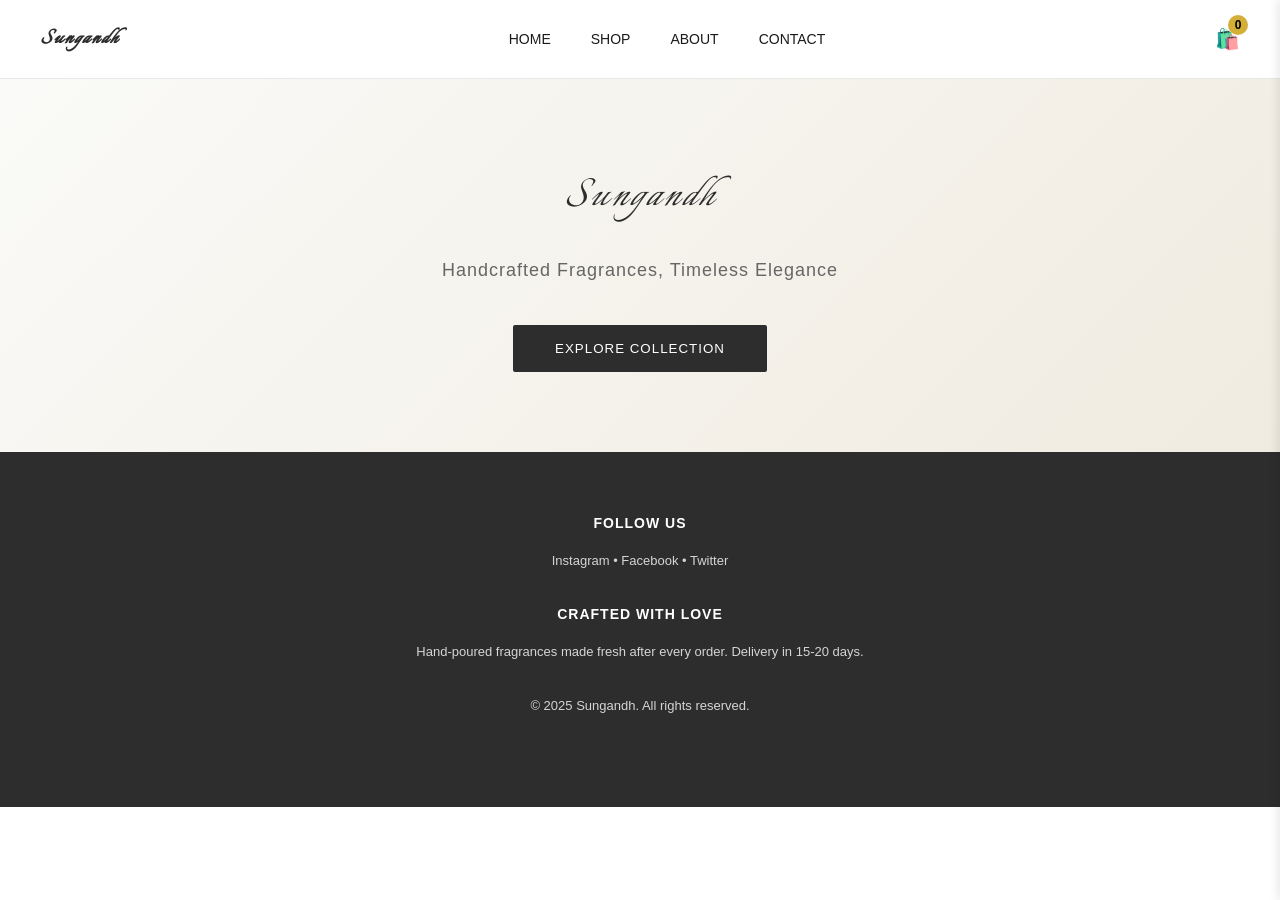
==== index.html @ ae6c7b97 "Add files via upload" ====
<!DOCTYPE html>
<html lang="en">
<head>
    <meta charset="UTF-8">
    <meta name="viewport" content="width=device-width, initial-scale=1.0">
    <title>Sungandh - Premium Perfumes</title>
    <link rel="stylesheet" href="styles.css">
</head>
<body>
    <!-- Navigation -->
    <nav>
        <div class="logo">SUNGANDH</div>
        <ul class="nav-links">
            <li><a href="#home" onclick="navigateTo('home')">HOME</a></li>
            <li><a href="#shop" onclick="navigateTo('shop')">SHOP</a></li>
            <li><a href="#about" onclick="navigateTo('about')">ABOUT</a></li>
            <li><a href="#contact" onclick="navigateTo('contact')">CONTACT</a></li>
        </ul>
        <div class="cart-icon" onclick="toggleCart()">
            🛍️
            <span class="cart-count" id="cartCount">0</span>
        </div>
    </nav>

    <!-- HOME PAGE -->
    <div id="home" class="page active">
        <section class="hero">
            <h1>Sungandh</h1>
            <p>Handcrafted Fragrances, Timeless Elegance</p>
            <button class="cta-button" onclick="navigateTo('shop')">EXPLORE COLLECTION</button>
        </section>
    </div>

    <!-- SHOP PAGE -->
    <div id="shop" class="page">
        <div class="filter-section">
            <button class="filter-btn active" onclick="filterProducts('all')">ALL</button>
            <button class="filter-btn" onclick="filterProducts('floral')">FLORAL</button>
            <button class="filter-btn" onclick="filterProducts('woody')">WOODY</button>
            <button class="filter-btn" onclick="filterProducts('fruity')">FRUITY</button>
            <button class="filter-btn" onclick="filterProducts('oriental')">ORIENTAL</button>
        </div>

        <section id="featured">
            <div class="featured-title">
                <h2>FEATURED COLLECTION</h2>
                <p>Hand-poured with precision. Crafted with passion.</p>
            </div>
            <div class="products-grid" id="productsGrid">
                <!-- Products loaded by JavaScript -->
            </div>
        </section>
    </div>

    <!-- ABOUT PAGE -->
    <div id="about" class="page">
        <section class="brand-story">
            <h3>Our Story</h3>
            <p>At Sungandh, we believe that fragrance is more than just a scent—it's a memory, a moment, an emotion captured in a bottle. Every perfume we create is handcrafted with the finest ingredients, bringing together tradition and modern artistry.</p>
            <p>Each fragrance tells a story. Each bottle holds a piece of your journey. We're committed to creating timeless scents that resonate with your soul.</p>
            
            <h3 style="margin-top: 60px;">Our Process</h3>
            <p>We source the finest ingredients from around the world. Each fragrance is carefully blended and tested to ensure perfection. Hand-poured with love, every bottle is a masterpiece.</p>
            <p>Our commitment to quality means we create in small batches, ensuring freshness and exclusivity for our customers.</p>

            <h3 style="margin-top: 60px;">Why Choose Sungandh?</h3>
            <ul style="text-align: left; max-width: 600px; margin: 20px auto; color: var(--text-light);">
                <li style="margin-bottom: 15px;">✨ Handcrafted with premium ingredients</li>
                <li style="margin-bottom: 15px;">🌿 Eco-friendly and sustainable packaging</li>
                <li style="margin-bottom: 15px;">💎 Long-lasting, luxurious fragrances</li>
                <li style="margin-bottom: 15px;">🎁 Perfect for gifts and special occasions</li>
                <li style="margin-bottom: 15px;">📦 Made fresh after every order</li>
            </ul>
        </section>
    </div>

    <!-- CONTACT PAGE -->
    <div id="contact" class="page">
        <section class="contact-section">
            <h2>Get In Touch</h2>
            <p style="margin-bottom: 40px; font-size: 16px; color: var(--text-light);">Have questions? We'd love to hear from you. Reach out anytime!</p>
            
            <div class="contact-container">
                <div class="contact-info-box">
                    <h4>Email</h4>
                    <p><a href="mailto:hello@sungandh.com">hello@sungandh.com</a></p>
                </div>
                <div class="contact-info-box">
                    <h4>Phone</h4>
                    <p><a href="tel:+919876543210">+91 98765 43210</a></p>
                </div>
                <div class="contact-info-box">
                    <h4>Address</h4>
                    <p>Mumbai, India<br>Crafted with Love</p>
                </div>
            </div>

            <form class="contact-form" onsubmit="handleSubmit(event)">
                <input type="text" placeholder="Your Name" required style="margin-bottom: 15px;">
                <input type="email" placeholder="Your Email" required style="margin-bottom: 15px;">
                <textarea placeholder="Your Message" rows="5" required style="margin-bottom: 15px;"></textarea>
                <button type="submit" class="cta-button">SEND MESSAGE</button>
            </form>
        </section>
    </div>

    <!-- Product Modal -->
    <div id="productModal" class="modal">
        <div class="modal-content">
            <span class="close" onclick="closeModal()">&times;</span>
            <div class="modal-product-image" id="modalImage">🧴</div>
            <div class="modal-product-details">
                <h2 id="modalProductName"></h2>
                <p id="modalProductDescription"></p>
                <div class="modal-price" id="modalProductPrice"></div>
                <div class="quantity-selector">
                    <button class="quantity-btn" onclick="decreaseQuantity()">−</button>
                    <span id="quantityDisplay">1</span>
                    <button class="quantity-btn" onclick="increaseQuantity()">+</button>
                </div>
                <button class="modal-add-btn" onclick="addToCartFromModal()">ADD TO CART</button>
            </div>
        </div>
    </div>

    <!-- Cart Sidebar -->
    <div class="cart-sidebar" id="cartSidebar">
        <div class="cart-header">
            <h3>YOUR CART</h3>
            <span class="close" onclick="toggleCart()">&times;</span>
        </div>
        <div class="cart-items" id="cartItems">
            <div class="empty-cart">Your cart is empty</div>
        </div>
        <div class="cart-footer">
            <div class="cart-total">
                <span>TOTAL</span>
                <span id="cartTotal">₹0</span>
            </div>
            <button class="checkout-btn" onclick="proceedToPayment()">PROCEED TO PAYMENT</button>
        </div>
    </div>

    <!-- Footer -->
    <footer>
        <div class="footer-content">
            <div class="footer-section">
                <h4>FOLLOW US</h4>
                <p>Instagram • Facebook • Twitter</p>
            </div>
            <div class="footer-section">
                <h4>CRAFTED WITH LOVE</h4>
                <p>Hand-poured fragrances made fresh after every order. Delivery in 15-20 days.</p>
            </div>
            <div class="footer-section">
                <p>&copy; 2025 Sungandh. All rights reserved.</p>
            </div>
        </div>
    </footer>

    <!-- Razorpay Script -->
    <script src="https://checkout.razorpay.com/v1/checkout.js"></script>
    <script src="script.js"></script>
</body>
</html>
---- styles.css ----
@import url('https://fonts.googleapis.com/css2?family=Italianno&display=swap');

* {
    margin: 0;
    padding: 0;
    box-sizing: border-box;
}

:root {
    --primary-color: #2d2d2d;
    --secondary-color: #8b7355;
    --accent-color: #d4af37;
    --light-bg: #fafaf8;
    --text-dark: #1a1a1a;
    --text-light: #666;
    --border-color: #e8e8e8;
}

body {
    font-family: 'Segoe UI', Tahoma, Geneva, Verdana, sans-serif;
    color: var(--text-dark);
    background-color: #fff;
    line-height: 1.6;
}

/* Navigation */
nav {
    display: flex;
    justify-content: space-between;
    align-items: center;
    padding: 20px 40px;
    background: #fff;
    border-bottom: 1px solid var(--border-color);
    position: sticky;
    top: 0;
    z-index: 100;
}

.logo {
    font-size: 24px;
    font-weight: 600;
    letter-spacing: 2px;
    color: var(--primary-color);
    font-style: italic;
    font-family: 'Italianno', cursive;
    text-transform: lowercase;
}

.logo::first-letter {
    text-transform: uppercase;
}

.nav-links {
    display: flex;
    gap: 40px;
    list-style: none;
}

.nav-links a {
    text-decoration: none;
    color: var(--text-dark);
    font-size: 14px;
    font-weight: 500;
    transition: color 0.3s;
    cursor: pointer;
}

.nav-links a:hover {
    color: var(--accent-color);
}

.cart-icon {
    position: relative;
    cursor: pointer;
    font-size: 20px;
    color: var(--text-dark);
}

.cart-count {
    position: absolute;
    top: -8px;
    right: -8px;
    background: var(--accent-color);
    color: #000;
    width: 20px;
    height: 20px;
    border-radius: 50%;
    display: flex;
    align-items: center;
    justify-content: center;
    font-size: 12px;
    font-weight: bold;
}

/* Pages */
.page {
    display: none;
}

.page.active {
    display: block;
}

/* Hero Section */
.hero {
    padding: 80px 40px;
    background: linear-gradient(135deg, #fafaf8 0%, #f0ebe0 100%);
    text-align: center;
}

.hero h1 {
    font-size: 48px;
    font-weight: 300;
    letter-spacing: 3px;
    margin-bottom: 20px;
    color: var(--primary-color);
    font-style: italic;
    font-family: 'Italianno', cursive;
    text-transform: lowercase;
}

.hero h1::first-letter {
    text-transform: uppercase;
}

.hero p {
    font-size: 18px;
    color: var(--text-light);
    font-weight: 300;
    letter-spacing: 1px;
    margin-bottom: 40px;
}

.cta-button {
    display: inline-block;
    padding: 14px 40px;
    background: var(--primary-color);
    color: #fff;
    text-decoration: none;
    font-weight: 500;
    letter-spacing: 1px;
    transition: all 0.3s;
    border: 2px solid var(--primary-color);
    cursor: pointer;
    border-radius: 2px;
}

.cta-button:hover {
    background: transparent;
    color: var(--primary-color);
}

/* Filter Section */
.filter-section {
    padding: 40px;
    background: #fff;
    border-bottom: 1px solid var(--border-color);
    display: flex;
    justify-content: center;
    gap: 20px;
    flex-wrap: wrap;
}

.filter-btn {
    padding: 8px 20px;
    border: 1px solid var(--border-color);
    background: #fff;
    color: var(--text-dark);
    cursor: pointer;
    font-size: 14px;
    transition: all 0.3s;
    border-radius: 2px;
}

.filter-btn.active {
    background: var(--primary-color);
    color: #fff;
    border-color: var(--primary-color);
}

.filter-btn:hover {
    border-color: var(--primary-color);
}

/* Featured Section */
.featured-title {
    padding: 60px 40px 40px;
    text-align: center;
}

.featured-title h2 {
    font-size: 32px;
    font-weight: 300;
    letter-spacing: 2px;
    margin-bottom: 10px;
}

.featured-title p {
    color: var(--text-light);
    font-size: 14px;
    font-weight: 300;
}

/* Products Grid */
.products-grid {
    display: grid;
    grid-template-columns: repeat(auto-fill, minmax(250px, 1fr));
    gap: 40px;
    padding: 40px;
    max-width: 1400px;
    margin: 0 auto;
}

.product-card {
    text-align: center;
    cursor: pointer;
    transition: transform 0.3s;
}

.product-card:hover {
    transform: translateY(-5px);
}

.product-image {
    width: 100%;
    height: 300px;
    background: var(--light-bg);
    display: flex;
    align-items: center;
    justify-content: center;
    font-size: 80px;
    margin-bottom: 20px;
    border-radius: 2px;
    transition: background 0.3s;
}

.product-card:hover .product-image {
    background: #f5f0e8;
}

.product-name {
    font-size: 16px;
    font-weight: 500;
    margin-bottom: 8px;
    letter-spacing: 1px;
}

.product-price {
    font-size: 14px;
    color: var(--text-light);
    margin-bottom: 15px;
}

.add-to-cart-btn {
    padding: 10px 25px;
    background: transparent;
    border: 1px solid var(--text-dark);
    color: var(--text-dark);
    cursor: pointer;
    font-size: 12px;
    font-weight: 500;
    letter-spacing: 1px;
    transition: all 0.3s;
    border-radius: 2px;
}

.add-to-cart-btn:hover {
    background: var(--text-dark);
    color: #fff;
}

.sold-out {
    opacity: 0.5;
    pointer-events: none;
}

.sold-out-text {
    color: var(--text-light);
    font-size: 12px;
    font-weight: 500;
}

/* Brand Story & Contact Sections */
.brand-story, .contact-section {
    padding: 80px 40px;
    background: var(--light-bg);
    text-align: center;
    max-width: 900px;
    margin: 0 auto;
}

.brand-story h3, .contact-section h2 {
    font-size: 28px;
    font-weight: 300;
    letter-spacing: 2px;
    margin-bottom: 20px;
    color: var(--primary-color);
}

.brand-story p, .contact-section p {
    color: var(--text-light);
    font-size: 15px;
    line-height: 1.8;
    margin-bottom: 15px;
}

.brand-story ul li {
    color: var(--text-light);
    font-size: 15px;
    line-height: 1.8;
}

.contact-container {
    display: grid;
    grid-template-columns: repeat(auto-fit, minmax(200px, 1fr));
    gap: 30px;
    margin: 40px 0;
}

.contact-info-box {
    background: #fff;
    padding: 30px;
    border-radius: 2px;
    border: 1px solid var(--border-color);
}

.contact-info-box h4 {
    font-size: 16px;
    font-weight: 600;
    margin-bottom: 10px;
    color: var(--primary-color);
}

.contact-info-box p {
    color: var(--text-light);
    font-size: 14px;
    margin-bottom: 0;
}

.contact-info-box a {
    color: var(--accent-color);
    text-decoration: none;
}

.contact-form {
    display: flex;
    flex-direction: column;
    max-width: 500px;
    margin: 40px auto 0;
}

.contact-form input, .contact-form textarea {
    padding: 12px;
    border: 1px solid var(--border-color);
    background: #fff;
    font-family: inherit;
    border-radius: 2px;
    color: var(--text-dark);
}

.contact-form input:focus, .contact-form textarea:focus {
    outline: none;
    border-color: var(--accent-color);
}

/* Modal */
.modal {
    display: none;
    position: fixed;
    z-index: 1000;
    left: 0;
    top: 0;
    width: 100%;
    height: 100%;
    background-color: rgba(0, 0, 0, 0.7);
    animation: fadeIn 0.3s;
}

@keyframes fadeIn {
    from { opacity: 0; }
    to { opacity: 1; }
}

.modal-content {
    background-color: #fff;
    margin: auto;
    padding: 40px;
    border-radius: 2px;
    max-width: 600px;
    position: absolute;
    top: 50%;
    left: 50%;
    transform: translate(-50%, -50%);
    animation: slideDown 0.3s;
}

@keyframes slideDown {
    from { transform: translate(-50%, -60%); opacity: 0; }
    to { transform: translate(-50%, -50%); opacity: 1; }
}

.close {
    float: right;
    font-size: 28px;
    font-weight: bold;
    color: var(--text-dark);
    cursor: pointer;
    transition: color 0.3s;
}

.close:hover {
    color: var(--secondary-color);
}

.modal-product-image {
    width: 100%;
    height: 250px;
    background: var(--light-bg);
    display: flex;
    align-items: center;
    justify-content: center;
    font-size: 120px;
    margin-bottom: 20px;
    border-radius: 2px;
}

.modal-product-details {
    text-align: center;
}

.modal-product-details h2 {
    font-size: 28px;
    font-weight: 300;
    letter-spacing: 2px;
    margin-bottom: 10px;
}

.modal-product-details p {
    color: var(--text-light);
    margin-bottom: 20px;
    font-size: 14px;
    line-height: 1.8;
}

.modal-price {
    font-size: 20px;
    font-weight: 500;
    margin-bottom: 20px;
    color: var(--primary-color);
}

.quantity-selector {
    display: flex;
    justify-content: center;
    align-items: center;
    gap: 10px;
    margin-bottom: 20px;
}

.quantity-btn {
    width: 30px;
    height: 30px;
    border: 1px solid var(--border-color);
    background: #fff;
    cursor: pointer;
    border-radius: 2px;
}

.quantity-btn:hover {
    background: var(--light-bg);
}

.modal-add-btn {
    width: 100%;
    padding: 12px;
    background: var(--primary-color);
    color: #fff;
    border: none;
    font-weight: 500;
    letter-spacing: 1px;
    cursor: pointer;
    font-size: 14px;
    transition: all 0.3s;
    border-radius: 2px;
}

.modal-add-btn:hover {
    background: var(--secondary-color);
}

/* Cart Sidebar */
.cart-sidebar {
    position: fixed;
    right: -400px;
    top: 0;
    width: 400px;
    height: 100vh;
    background: #fff;
    box-shadow: -2px 0 10px rgba(0, 0, 0, 0.1);
    transition: right 0.3s;
    z-index: 999;
    display: flex;
    flex-direction: column;
    overflow-y: auto;
}

.cart-sidebar.active {
    right: 0;
}

.cart-header {
    padding: 20px;
    border-bottom: 1px solid var(--border-color);
    display: flex;
    justify-content: space-between;
    align-items: center;
}

.cart-header h3 {
    font-size: 18px;
    font-weight: 500;
    letter-spacing: 1px;
}

.cart-items {
    flex: 1;
    padding: 20px;
    overflow-y: auto;
}

.cart-item {
    display: flex;
    justify-content: space-between;
    align-items: center;
    padding: 15px 0;
    border-bottom: 1px solid var(--border-color);
}

.cart-item-info {
    flex: 1;
}

.cart-item-name {
    font-size: 14px;
    font-weight: 500;
    margin-bottom: 5px;
}

.cart-item-price {
    font-size: 13px;
    color: var(--text-light);
}

.cart-item-remove {
    cursor: pointer;
    color: var(--secondary-color);
    font-size: 12px;
    font-weight: 500;
}

.cart-footer {
    padding: 20px;
    border-top: 1px solid var(--border-color);
}

.cart-total {
    display: flex;
    justify-content: space-between;
    margin-bottom: 20px;
    font-weight: 500;
}

.checkout-btn {
    width: 100%;
    padding: 12px;
    background: var(--primary-color);
    color: #fff;
    border: none;
    font-weight: 500;
    letter-spacing: 1px;
    cursor: pointer;
    font-size: 14px;
    transition: all 0.3s;
    border-radius: 2px;
}

.checkout-btn:hover {
    background: var(--secondary-color);
}

.empty-cart {
    text-align: center;
    padding: 40px 20px;
    color: var(--text-light);
}

/* Footer */
footer {
    background: var(--primary-color);
    color: #fff;
    padding: 60px 40px;
    text-align: center;
}

.footer-content {
    max-width: 800px;
    margin: 0 auto;
}

.footer-section {
    margin-bottom: 30px;
}

.footer-section h4 {
    font-size: 14px;
    font-weight: 600;
    letter-spacing: 1px;
    margin-bottom: 15px;
}

.footer-section p {
    font-size: 13px;
    opacity: 0.8;
    line-height: 1.8;
}

/* Responsive */
@media (max-width: 768px) {
    nav {
        padding: 15px 20px;
    }

    .logo {
        font-size: 18px;
    }

    .nav-links {
        gap: 20px;
        font-size: 12px;
    }

    .hero h1 {
        font-size: 32px;
    }

    .hero p {
        font-size: 14px;
    }

    .products-grid {
        grid-template-columns: repeat(auto-fill, minmax(180px, 1fr));
        gap: 20px;
        padding: 20px;
    }

    .product-image {
        height: 200px;
        font-size: 60px;
    }

    .filter-section {
        padding: 20px;
        gap: 10px;
    }

    .cart-sidebar {
        width: 100%;
        right: -100%;
    }

    .brand-story, .contact-section {
        padding: 40px 20px;
    }

    .brand-story h3, .contact-section h2 {
        font-size: 22px;
    }

    footer {
        padding: 40px 20px;
    }
}
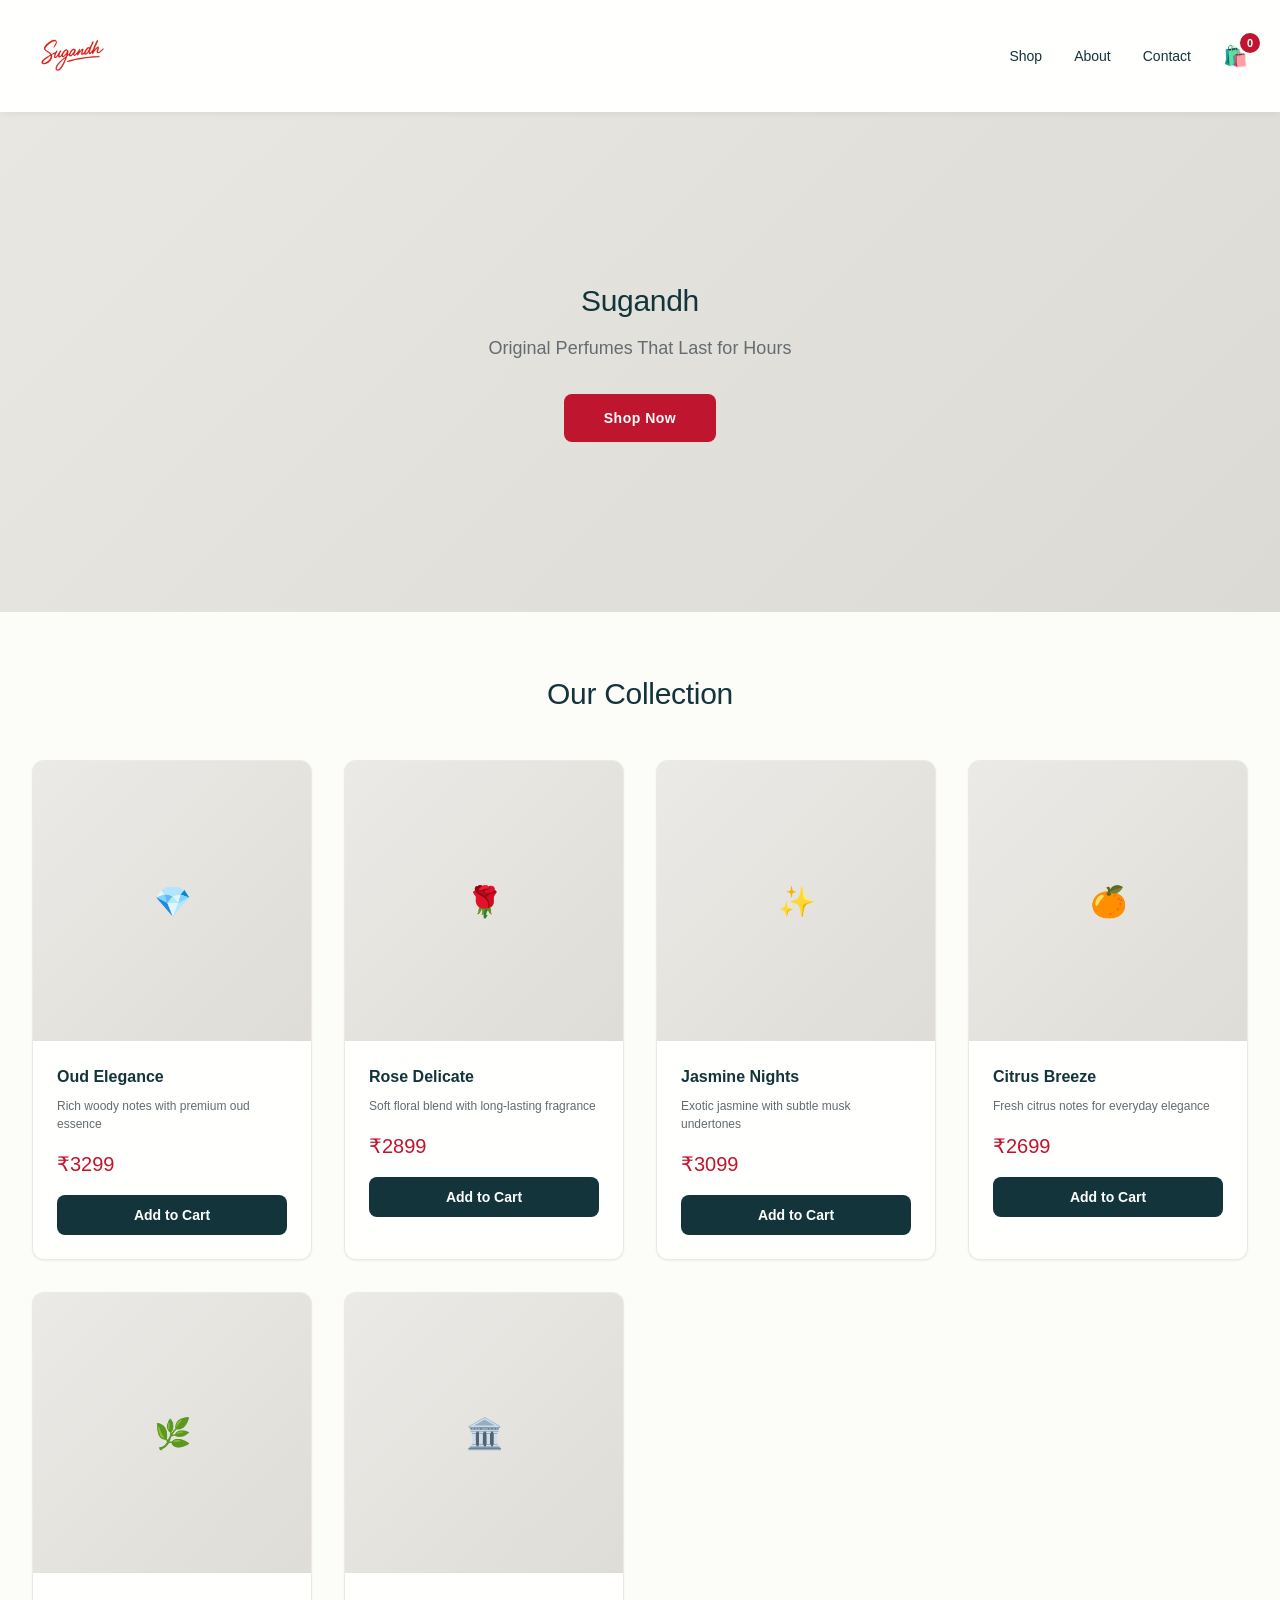
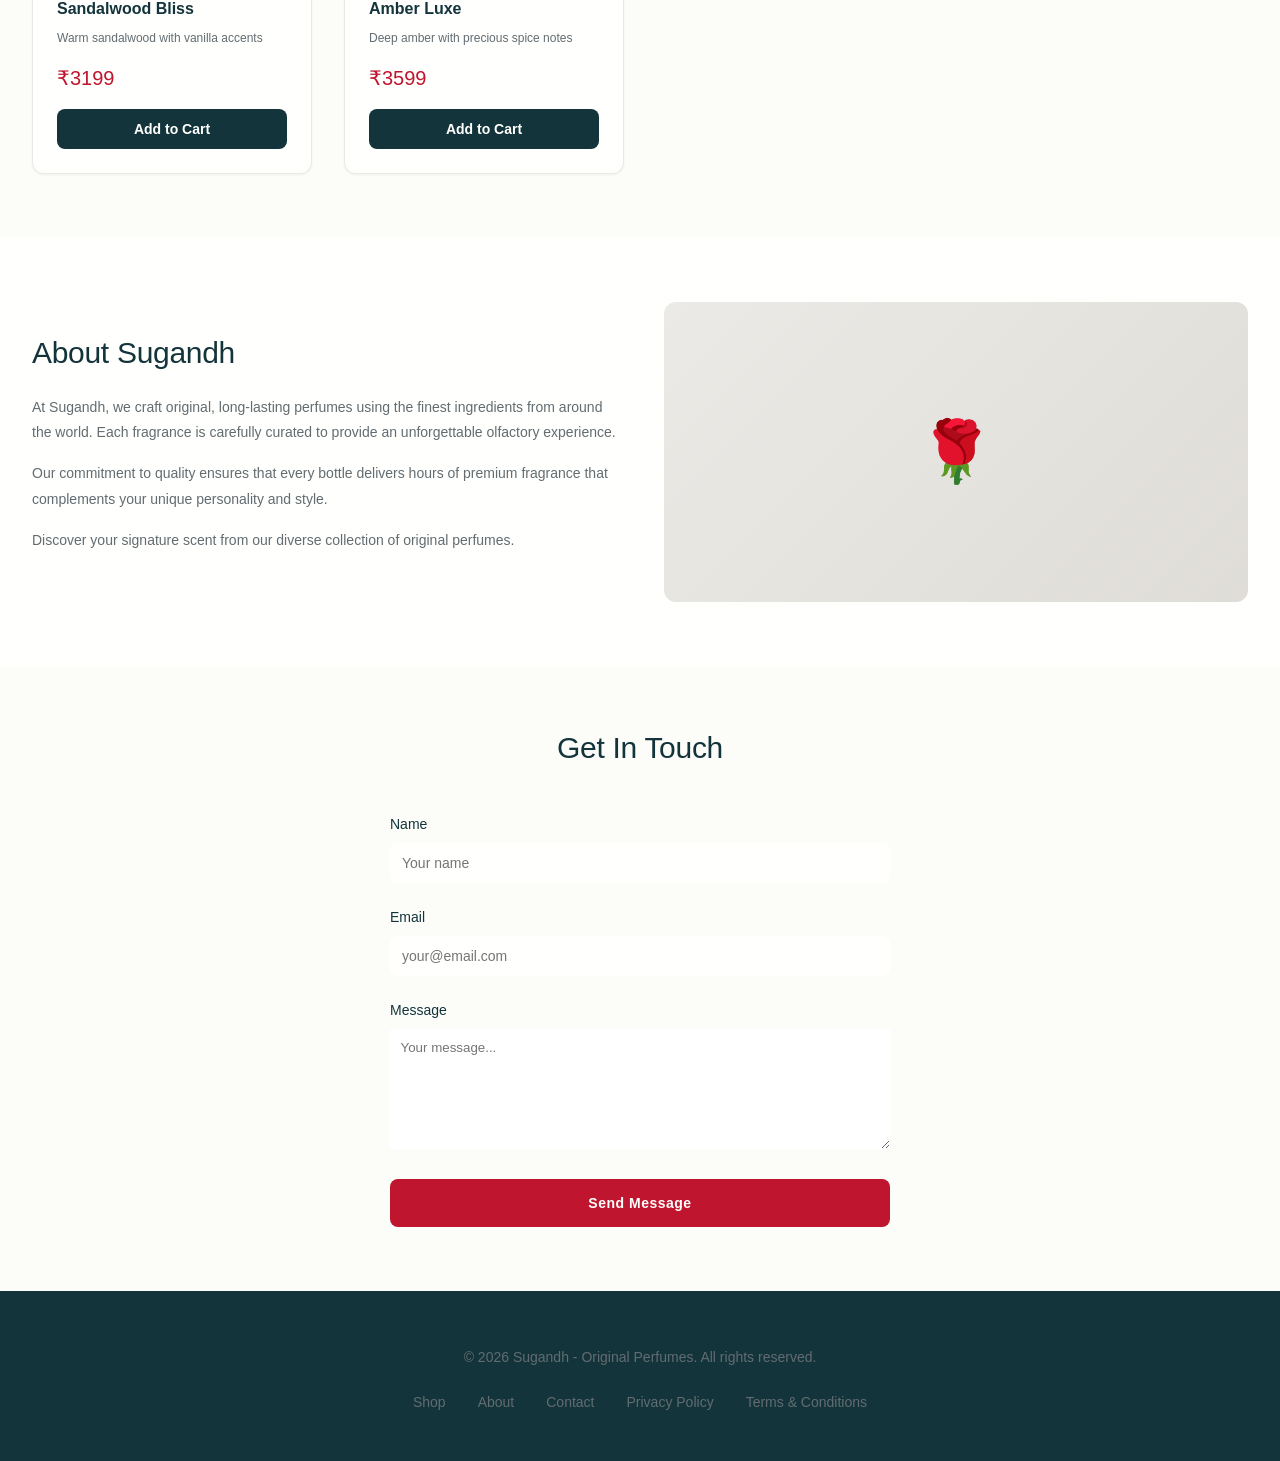
==== commit 52f3b797: "Add files via upload" ====
--- a/index.html
+++ b/index.html
@@ -1,165 +1,269 @@
 <!DOCTYPE html>
 <html lang="en">
 <head>
+    <!-- Meta Tags for Character Encoding and Viewport Settings -->
     <meta charset="UTF-8">
     <meta name="viewport" content="width=device-width, initial-scale=1.0">
-    <title>Sungandh - Premium Perfumes</title>
+    
+    <!-- Page Title -->
+    <title>Sugandh - Premium Original Perfumes</title>
+    
+    <!-- Link to External CSS File -->
     <link rel="stylesheet" href="styles.css">
 </head>
 <body>
-    <!-- Navigation -->
+    <!-- ==================== NAVIGATION BAR ==================== -->
+    <!-- Sticky navigation that stays at top while scrolling -->
     <nav>
-        <div class="logo">SUNGANDH</div>
-        <ul class="nav-links">
-            <li><a href="#home" onclick="navigateTo('home')">HOME</a></li>
-            <li><a href="#shop" onclick="navigateTo('shop')">SHOP</a></li>
-            <li><a href="#about" onclick="navigateTo('about')">ABOUT</a></li>
-            <li><a href="#contact" onclick="navigateTo('contact')">CONTACT</a></li>
+        <!-- Logo - REPLACE with your own text or image -->
+        <!-- Option 1: Text Logo (Current) -->
+        <img src="logo.png" alt="Sugandh Logo" class="logo-img">
+        
+        <!-- Option 2: Image Logo (Uncomment to use your brand logo)
+        <img src="path-to-your-logo.png" alt="Sugandh Logo" class="logo-img">
+        Replace 'path-to-your-logo.png' with your actual logo file path
+        -->
+        
+        <!-- Hamburger Menu Toggle Button for Mobile -->
+        <button class="menu-toggle" id="menuToggle">☰</button>
+        
+        <!-- Navigation Links -->
+        <ul class="nav-links" id="navLinks">
+            <li><a onclick="scrollToSection('products')">Shop</a></li>
+            <li><a onclick="scrollToSection('about')">About</a></li>
+            <li><a onclick="scrollToSection('contact')">Contact</a></li>
+            <!-- Shopping Cart Icon with Badge Counter -->
+            <li class="cart-icon" onclick="toggleCart()">
+                🛍️
+                <span class="cart-count" id="cartCount">0</span>
+            </li>
         </ul>
-        <div class="cart-icon" onclick="toggleCart()">
-            🛍️
-            <span class="cart-count" id="cartCount">0</span>
-        </div>
     </nav>
 
-    <!-- HOME PAGE -->
-    <div id="home" class="page active">
-        <section class="hero">
-            <h1>Sungandh</h1>
-            <p>Handcrafted Fragrances, Timeless Elegance</p>
-            <button class="cta-button" onclick="navigateTo('shop')">EXPLORE COLLECTION</button>
-        </section>
+    <!-- ==================== HERO SECTION ==================== -->
+    <!-- Main banner section with brand message and CTA button -->
+    <section class="hero">
+        <h1>Sugandh</h1>
+        <p>Original Perfumes That Last for Hours</p>
+        <!-- Call to Action Button - navigates to products section -->
+        <button class="cta-button" onclick="scrollToSection('products')">Shop Now</button>
+    </section>
+
+    <!-- ==================== PRODUCTS SECTION ==================== -->
+    <!-- Displays all available perfume products in a grid layout -->
+    <section class="products-section" id="products">
+        <h2 class="section-title">Our Collection</h2>
+        <!-- Products will be dynamically rendered here by JavaScript -->
+        <div class="products-grid" id="productsGrid"></div>
+    </section>
+
+    <!-- ==================== ABOUT SECTION ==================== -->
+    <!-- Brand story and value proposition -->
+    <section class="about-section" id="about">
+        <div class="about-content">
+            <div class="about-text">
+                <h2>About Sugandh</h2>
+                <p>At Sugandh, we craft original, long-lasting perfumes using the finest ingredients from around the world. Each fragrance is carefully curated to provide an unforgettable olfactory experience.</p>
+                <p>Our commitment to quality ensures that every bottle delivers hours of premium fragrance that complements your unique personality and style.</p>
+                <p>Discover your signature scent from our diverse collection of original perfumes.</p>
+            </div>
+            <!-- Decorative image placeholder -->
+            <div class="about-image">🌹</div>
+        </div>
+    </section>
+
+    <!-- ==================== CONTACT SECTION ==================== -->
+    <!-- Customer inquiry form -->
+    <section class="products-section" id="contact">
+        <h2 class="section-title">Get In Touch</h2>
+        <div style="max-width: 500px; margin: 0 auto;">
+            <form id="contactForm">
+                <!-- Name Input Field -->
+                <div class="form-group">
+                    <label>Name</label>
+                    <input type="text" required placeholder="Your name">
+                </div>
+                
+                <!-- Email Input Field -->
+                <div class="form-group">
+                    <label>Email</label>
+                    <input type="email" required placeholder="your@email.com">
+                </div>
+                
+                <!-- Message Text Area -->
+                <div class="form-group">
+                    <label>Message</label>
+                    <textarea style="width: 100%; padding: 0.75rem; border: 1px solid var(--color-border); border-radius: 2px; font-family: inherit; resize: vertical; min-height: 120px;" required placeholder="Your message..."></textarea>
+                </div>
+                
+                <!-- Submit Button -->
+                <button type="submit" class="cta-button" style="width: 100%; text-align: center;">Send Message</button>
+            </form>
+        </div>
+    </section>
+
+    <!-- ==================== FOOTER ==================== -->
+    <!-- Website footer with links and copyright -->
+    <footer>
+        <p>&copy; 2026 Sugandh - Original Perfumes. All rights reserved.</p>
+        <div class="footer-links">
+            <a href="#products">Shop</a>
+            <a href="#about">About</a>
+            <a href="#contact">Contact</a>
+            <a href="#">Privacy Policy</a>
+            <a href="#">Terms & Conditions</a>
+        </div>
+    </footer>
+
+    <!-- ==================== CART MODAL (SIDEBAR) ==================== -->
+    <!-- Slide-out cart panel showing selected items -->
+    <div class="cart-modal" id="cartModal">
+        <div class="cart-sidebar">
+            <!-- Cart Header with Close Button -->
+            <div class="cart-header">
+                <h2>Your Cart</h2>
+                <button class="close-btn" onclick="toggleCart()">✕</button>
+            </div>
+            
+            <!-- Cart Items Container - Dynamically populated -->
+            <div class="cart-items" id="cartItems">
+                <div class="empty-cart">Your cart is empty</div>
+            </div>
+            
+            <!-- Cart Footer with Total and Checkout Button -->
+            <div class="cart-footer">
+                <div class="cart-total">
+                    <span>Total:</span>
+                    <span id="cartTotal">₹0</span>
+                </div>
+                <button class="checkout-btn" id="checkoutBtn" onclick="openCheckout()" disabled>Proceed to Checkout</button>
+            </div>
+        </div>
     </div>
 
-    <!-- SHOP PAGE -->
-    <div id="shop" class="page">
-        <div class="filter-section">
-            <button class="filter-btn active" onclick="filterProducts('all')">ALL</button>
-            <button class="filter-btn" onclick="filterProducts('floral')">FLORAL</button>
-            <button class="filter-btn" onclick="filterProducts('woody')">WOODY</button>
-            <button class="filter-btn" onclick="filterProducts('fruity')">FRUITY</button>
-            <button class="filter-btn" onclick="filterProducts('oriental')">ORIENTAL</button>
-        </div>
-
-        <section id="featured">
-            <div class="featured-title">
-                <h2>FEATURED COLLECTION</h2>
-                <p>Hand-poured with precision. Crafted with passion.</p>
-            </div>
-            <div class="products-grid" id="productsGrid">
-                <!-- Products loaded by JavaScript -->
-            </div>
-        </section>
+    <!-- ==================== CHECKOUT MODAL ==================== -->
+    <!-- Full checkout form with payment options -->
+    <div class="checkout-modal" id="checkoutModal">
+        <div class="checkout-content">
+            <!-- Checkout Header -->
+            <div class="checkout-header">
+                <h2>Checkout</h2>
+                <button class="close-btn" onclick="closeCheckout()">✕</button>
+            </div>
+            
+            <!-- Checkout Form Body -->
+            <div class="checkout-body">
+                <!-- Success Message (shown after order placement) -->
+                <div class="success-message" id="successMessage">
+                    ✓ Order placed successfully! Thank you for your purchase.
+                </div>
+                
+                <form id="checkoutForm">
+                    <!-- Customer Information Fields -->
+                    <div class="form-group">
+                        <label>Full Name</label>
+                        <input type="text" required placeholder="John Doe">
+                    </div>
+                    <div class="form-group">
+                        <label>Email</label>
+                        <input type="email" required placeholder="john@example.com">
+                    </div>
+                    <div class="form-group">
+                        <label>Phone Number</label>
+                        <input type="tel" required placeholder="+91 98765 43210">
+                    </div>
+                    
+                    <!-- Delivery Address Fields -->
+                    <div class="form-group">
+                        <label>Address</label>
+                        <input type="text" required placeholder="Street address">
+                    </div>
+                    <div style="display: grid; grid-template-columns: 1fr 1fr; gap: 1rem;">
+                        <div class="form-group">
+                            <label>City</label>
+                            <input type="text" required placeholder="City">
+                        </div>
+                        <div class="form-group">
+                            <label>Postal Code</label>
+                            <input type="text" required placeholder="PIN code">
+                        </div>
+                    </div>
+
+                    <!-- Payment Method Selection -->
+                    <h3 style="font-size: 1.1rem; margin-top: 2rem; margin-bottom: 1rem; color: var(--color-black);">Payment Method</h3>
+                    <div class="payment-methods">
+                        <div class="payment-option selected" data-payment="card" onclick="selectPayment(this)">
+                            💳 Card
+                        </div>
+                        <div class="payment-option" data-payment="upi" onclick="selectPayment(this)">
+                            📱 UPI
+                        </div>
+                        <div class="payment-option" data-payment="paypal" onclick="selectPayment(this)">
+                            🅿️ PayPal
+                        </div>
+                        <div class="payment-option" data-payment="netbanking" onclick="selectPayment(this)">
+                            🏦 Net Banking
+                        </div>
+                    </div>
+
+                    <!-- Payment Details - Card (shown by default) -->
+                    <div id="cardDetails" style="display: block;">
+                        <div class="form-group">
+                            <label>Card Number</label>
+                            <input type="text" required placeholder="1234 5678 9012 3456" maxlength="19">
+                        </div>
+                        <div style="display: grid; grid-template-columns: 1fr 1fr; gap: 1rem;">
+                            <div class="form-group">
+                                <label>Expiry Date</label>
+                                <input type="text" required placeholder="MM/YY" maxlength="5">
+                            </div>
+                            <div class="form-group">
+                                <label>CVV</label>
+                                <input type="text" required placeholder="123" maxlength="3">
+                            </div>
+                        </div>
+                    </div>
+
+                    <!-- Payment Details - UPI (hidden by default) -->
+                    <div id="upiDetails" style="display: none;">
+                        <div class="form-group">
+                            <label>UPI ID</label>
+                            <input type="text" required placeholder="yourname@upi">
+                        </div>
+                    </div>
+
+                    <!-- Order Summary Section -->
+                    <div class="order-summary">
+                        <div class="summary-item">
+                            <span>Subtotal:</span>
+                            <span id="subtotal">₹0</span>
+                        </div>
+                        <div class="summary-item">
+                            <span>Shipping:</span>
+                            <span id="shipping">₹0</span>
+                        </div>
+                        <div class="summary-item summary-total">
+                            <span>Total:</span>
+                            <span id="orderTotal">₹0</span>
+                        </div>
+                    </div>
+
+                    <!-- Place Order Button -->
+                    <button type="submit" class="place-order-btn">Place Order</button>
+                </form>
+            </div>
+        </div>
     </div>
 
-    <!-- ABOUT PAGE -->
-    <div id="about" class="page">
-        <section class="brand-story">
-            <h3>Our Story</h3>
-            <p>At Sungandh, we believe that fragrance is more than just a scent—it's a memory, a moment, an emotion captured in a bottle. Every perfume we create is handcrafted with the finest ingredients, bringing together tradition and modern artistry.</p>
-            <p>Each fragrance tells a story. Each bottle holds a piece of your journey. We're committed to creating timeless scents that resonate with your soul.</p>
-            
-            <h3 style="margin-top: 60px;">Our Process</h3>
-            <p>We source the finest ingredients from around the world. Each fragrance is carefully blended and tested to ensure perfection. Hand-poured with love, every bottle is a masterpiece.</p>
-            <p>Our commitment to quality means we create in small batches, ensuring freshness and exclusivity for our customers.</p>
-
-            <h3 style="margin-top: 60px;">Why Choose Sungandh?</h3>
-            <ul style="text-align: left; max-width: 600px; margin: 20px auto; color: var(--text-light);">
-                <li style="margin-bottom: 15px;">✨ Handcrafted with premium ingredients</li>
-                <li style="margin-bottom: 15px;">🌿 Eco-friendly and sustainable packaging</li>
-                <li style="margin-bottom: 15px;">💎 Long-lasting, luxurious fragrances</li>
-                <li style="margin-bottom: 15px;">🎁 Perfect for gifts and special occasions</li>
-                <li style="margin-bottom: 15px;">📦 Made fresh after every order</li>
-            </ul>
-        </section>
-    </div>
-
-    <!-- CONTACT PAGE -->
-    <div id="contact" class="page">
-        <section class="contact-section">
-            <h2>Get In Touch</h2>
-            <p style="margin-bottom: 40px; font-size: 16px; color: var(--text-light);">Have questions? We'd love to hear from you. Reach out anytime!</p>
-            
-            <div class="contact-container">
-                <div class="contact-info-box">
-                    <h4>Email</h4>
-                    <p><a href="mailto:hello@sungandh.com">hello@sungandh.com</a></p>
-                </div>
-                <div class="contact-info-box">
-                    <h4>Phone</h4>
-                    <p><a href="tel:+919876543210">+91 98765 43210</a></p>
-                </div>
-                <div class="contact-info-box">
-                    <h4>Address</h4>
-                    <p>Mumbai, India<br>Crafted with Love</p>
-                </div>
-            </div>
-
-            <form class="contact-form" onsubmit="handleSubmit(event)">
-                <input type="text" placeholder="Your Name" required style="margin-bottom: 15px;">
-                <input type="email" placeholder="Your Email" required style="margin-bottom: 15px;">
-                <textarea placeholder="Your Message" rows="5" required style="margin-bottom: 15px;"></textarea>
-                <button type="submit" class="cta-button">SEND MESSAGE</button>
-            </form>
-        </section>
-    </div>
-
-    <!-- Product Modal -->
-    <div id="productModal" class="modal">
-        <div class="modal-content">
-            <span class="close" onclick="closeModal()">&times;</span>
-            <div class="modal-product-image" id="modalImage">🧴</div>
-            <div class="modal-product-details">
-                <h2 id="modalProductName"></h2>
-                <p id="modalProductDescription"></p>
-                <div class="modal-price" id="modalProductPrice"></div>
-                <div class="quantity-selector">
-                    <button class="quantity-btn" onclick="decreaseQuantity()">−</button>
-                    <span id="quantityDisplay">1</span>
-                    <button class="quantity-btn" onclick="increaseQuantity()">+</button>
-                </div>
-                <button class="modal-add-btn" onclick="addToCartFromModal()">ADD TO CART</button>
-            </div>
-        </div>
-    </div>
-
-    <!-- Cart Sidebar -->
-    <div class="cart-sidebar" id="cartSidebar">
-        <div class="cart-header">
-            <h3>YOUR CART</h3>
-            <span class="close" onclick="toggleCart()">&times;</span>
-        </div>
-        <div class="cart-items" id="cartItems">
-            <div class="empty-cart">Your cart is empty</div>
-        </div>
-        <div class="cart-footer">
-            <div class="cart-total">
-                <span>TOTAL</span>
-                <span id="cartTotal">₹0</span>
-            </div>
-            <button class="checkout-btn" onclick="proceedToPayment()">PROCEED TO PAYMENT</button>
-        </div>
-    </div>
-
-    <!-- Footer -->
-    <footer>
-        <div class="footer-content">
-            <div class="footer-section">
-                <h4>FOLLOW US</h4>
-                <p>Instagram • Facebook • Twitter</p>
-            </div>
-            <div class="footer-section">
-                <h4>CRAFTED WITH LOVE</h4>
-                <p>Hand-poured fragrances made fresh after every order. Delivery in 15-20 days.</p>
-            </div>
-            <div class="footer-section">
-                <p>&copy; 2025 Sungandh. All rights reserved.</p>
-            </div>
-        </div>
-    </footer>
-
-    <!-- Razorpay Script -->
-    <script src="https://checkout.razorpay.com/v1/checkout.js"></script>
-    <script src="script.js"></script>
+    <!-- ==================== JAVASCRIPT FILES ==================== -->
+    <!-- Link to external JavaScript files -->
+    <!-- Product and Cart Management -->
+    <script src="products.js"></script>
+    <!-- Cart Functionality -->
+    <script src="cart.js"></script>
+    <!-- Checkout and Payment Handling -->
+    <script src="checkout.js"></script>
+    <!-- UI Interactions (Navigation, Modals, etc.) -->
+    <script src="ui.js"></script>
 </body>
-</html>
+</html>
--- a/styles.css
+++ b/styles.css
@@ -1,682 +1,1735 @@
-@import url('https://fonts.googleapis.com/css2?family=Italianno&display=swap');
-
+:root {
+  /* Primitive Color Tokens */
+  --color-white: rgba(255, 255, 255, 1);
+  --color-black: rgba(0, 0, 0, 1);
+  --color-cream-50: rgba(252, 252, 249, 1);
+  --color-cream-100: rgba(255, 255, 253, 1);
+  --color-gray-200: rgba(245, 245, 245, 1);
+  --color-gray-300: rgba(167, 169, 169, 1);
+  --color-gray-400: rgba(119, 124, 124, 1);
+  --color-slate-500: rgba(98, 108, 113, 1);
+  --color-brown-600: rgba(94, 82, 64, 1);
+  --color-charcoal-700: rgba(31, 33, 33, 1);
+  --color-charcoal-800: rgba(38, 40, 40, 1);
+  --color-slate-900: rgba(19, 52, 59, 1);
+  --color-teal-300: rgba(50, 184, 198, 1);
+  --color-teal-400: rgba(45, 166, 178, 1);
+  --color-teal-500: rgba(33, 128, 141, 1);
+  --color-teal-600: rgba(29, 116, 128, 1);
+  --color-teal-700: rgba(26, 104, 115, 1);
+  --color-teal-800: rgba(41, 150, 161, 1);
+  --color-red-400: rgba(255, 84, 89, 1);
+  --color-red-500: rgba(192, 21, 47, 1);
+  --color-orange-400: rgba(230, 129, 97, 1);
+  --color-orange-500: rgba(168, 75, 47, 1);
+
+  /* RGB versions for opacity control */
+  --color-brown-600-rgb: 94, 82, 64;
+  --color-teal-500-rgb: 33, 128, 141;
+  --color-slate-900-rgb: 19, 52, 59;
+  --color-slate-500-rgb: 98, 108, 113;
+  --color-red-500-rgb: 192, 21, 47;
+  --color-red-400-rgb: 255, 84, 89;
+  --color-orange-500-rgb: 168, 75, 47;
+  --color-orange-400-rgb: 230, 129, 97;
+
+  /* Background color tokens (Light Mode) */
+  --color-bg-1: rgba(59, 130, 246, 0.08); /* Light blue */
+  --color-bg-2: rgba(245, 158, 11, 0.08); /* Light yellow */
+  --color-bg-3: rgba(34, 197, 94, 0.08); /* Light green */
+  --color-bg-4: rgba(239, 68, 68, 0.08); /* Light red */
+  --color-bg-5: rgba(147, 51, 234, 0.08); /* Light purple */
+  --color-bg-6: rgba(249, 115, 22, 0.08); /* Light orange */
+  --color-bg-7: rgba(236, 72, 153, 0.08); /* Light pink */
+  --color-bg-8: rgba(6, 182, 212, 0.08); /* Light cyan */
+
+  /* Semantic Color Tokens (Light Mode) */
+  --color-background: var(--color-cream-50);
+  --color-surface: var(--color-cream-100);
+  --color-text: var(--color-slate-900);
+  --color-text-secondary: var(--color-slate-500);
+  --color-primary: var(--color-teal-500);
+  --color-primary-hover: var(--color-teal-600);
+  --color-primary-active: var(--color-teal-700);
+  --color-secondary: rgba(var(--color-brown-600-rgb), 0.12);
+  --color-secondary-hover: rgba(var(--color-brown-600-rgb), 0.2);
+  --color-secondary-active: rgba(var(--color-brown-600-rgb), 0.25);
+  --color-border: rgba(var(--color-brown-600-rgb), 0.2);
+  --color-btn-primary-text: var(--color-cream-50);
+  --color-card-border: rgba(var(--color-brown-600-rgb), 0.12);
+  --color-card-border-inner: rgba(var(--color-brown-600-rgb), 0.12);
+  --color-error: var(--color-red-500);
+  --color-success: var(--color-teal-500);
+  --color-warning: var(--color-orange-500);
+  --color-info: var(--color-slate-500);
+  --color-focus-ring: rgba(var(--color-teal-500-rgb), 0.4);
+  --color-select-caret: rgba(var(--color-slate-900-rgb), 0.8);
+
+  /* Common style patterns */
+  --focus-ring: 0 0 0 3px var(--color-focus-ring);
+  --focus-outline: 2px solid var(--color-primary);
+  --status-bg-opacity: 0.15;
+  --status-border-opacity: 0.25;
+  --select-caret-light: url("data:image/svg+xml,%3Csvg xmlns='http://www.w3.org/2000/svg' width='16' height='16' viewBox='0 0 24 24' fill='none' stroke='%23134252' stroke-width='2' stroke-linecap='round' stroke-linejoin='round'%3E%3Cpolyline points='6 9 12 15 18 9'%3E%3C/polyline%3E%3C/svg%3E");
+  --select-caret-dark: url("data:image/svg+xml,%3Csvg xmlns='http://www.w3.org/2000/svg' width='16' height='16' viewBox='0 0 24 24' fill='none' stroke='%23f5f5f5' stroke-width='2' stroke-linecap='round' stroke-linejoin='round'%3E%3Cpolyline points='6 9 12 15 18 9'%3E%3C/polyline%3E%3C/svg%3E");
+
+  /* RGB versions for opacity control */
+  --color-success-rgb: 33, 128, 141;
+  --color-error-rgb: 192, 21, 47;
+  --color-warning-rgb: 168, 75, 47;
+  --color-info-rgb: 98, 108, 113;
+
+  /* Typography */
+  --font-family-base: "FKGroteskNeue", "Geist", "Inter", -apple-system,
+    BlinkMacSystemFont, "Segoe UI", Roboto, sans-serif;
+  --font-family-mono: "Berkeley Mono", ui-monospace, SFMono-Regular, Menlo,
+    Monaco, Consolas, monospace;
+  --font-size-xs: 11px;
+  --font-size-sm: 12px;
+  --font-size-base: 14px;
+  --font-size-md: 14px;
+  --font-size-lg: 16px;
+  --font-size-xl: 18px;
+  --font-size-2xl: 20px;
+  --font-size-3xl: 24px;
+  --font-size-4xl: 30px;
+  --font-weight-normal: 400;
+  --font-weight-medium: 500;
+  --font-weight-semibold: 550;
+  --font-weight-bold: 600;
+  --line-height-tight: 1.2;
+  --line-height-normal: 1.5;
+  --letter-spacing-tight: -0.01em;
+
+  /* Spacing */
+  --space-0: 0;
+  --space-1: 1px;
+  --space-2: 2px;
+  --space-4: 4px;
+  --space-6: 6px;
+  --space-8: 8px;
+  --space-10: 10px;
+  --space-12: 12px;
+  --space-16: 16px;
+  --space-20: 20px;
+  --space-24: 24px;
+  --space-32: 32px;
+
+  /* Border Radius */
+  --radius-sm: 6px;
+  --radius-base: 8px;
+  --radius-md: 10px;
+  --radius-lg: 12px;
+  --radius-full: 9999px;
+
+  /* Shadows */
+  --shadow-xs: 0 1px 2px rgba(0, 0, 0, 0.02);
+  --shadow-sm: 0 1px 3px rgba(0, 0, 0, 0.04), 0 1px 2px rgba(0, 0, 0, 0.02);
+  --shadow-md: 0 4px 6px -1px rgba(0, 0, 0, 0.04),
+    0 2px 4px -1px rgba(0, 0, 0, 0.02);
+  --shadow-lg: 0 10px 15px -3px rgba(0, 0, 0, 0.04),
+    0 4px 6px -2px rgba(0, 0, 0, 0.02);
+  --shadow-inset-sm: inset 0 1px 0 rgba(255, 255, 255, 0.15),
+    inset 0 -1px 0 rgba(0, 0, 0, 0.03);
+
+  /* Animation */
+  --duration-fast: 150ms;
+  --duration-normal: 250ms;
+  --ease-standard: cubic-bezier(0.16, 1, 0.3, 1);
+
+  /* Layout */
+  --container-sm: 640px;
+  --container-md: 768px;
+  --container-lg: 1024px;
+  --container-xl: 1280px;
+}
+
+/* Dark mode colors */
+@media (prefers-color-scheme: dark) {
+  :root {
+    /* RGB versions for opacity control (Dark Mode) */
+    --color-gray-400-rgb: 119, 124, 124;
+    --color-teal-300-rgb: 50, 184, 198;
+    --color-gray-300-rgb: 167, 169, 169;
+    --color-gray-200-rgb: 245, 245, 245;
+
+    /* Background color tokens (Dark Mode) */
+    --color-bg-1: rgba(29, 78, 216, 0.15); /* Dark blue */
+    --color-bg-2: rgba(180, 83, 9, 0.15); /* Dark yellow */
+    --color-bg-3: rgba(21, 128, 61, 0.15); /* Dark green */
+    --color-bg-4: rgba(185, 28, 28, 0.15); /* Dark red */
+    --color-bg-5: rgba(107, 33, 168, 0.15); /* Dark purple */
+    --color-bg-6: rgba(194, 65, 12, 0.15); /* Dark orange */
+    --color-bg-7: rgba(190, 24, 93, 0.15); /* Dark pink */
+    --color-bg-8: rgba(8, 145, 178, 0.15); /* Dark cyan */
+
+    /* Semantic Color Tokens (Dark Mode) */
+    --color-background: var(--color-charcoal-700);
+    --color-surface: var(--color-charcoal-800);
+    --color-text: var(--color-gray-200);
+    --color-text-secondary: rgba(var(--color-gray-300-rgb), 0.7);
+    --color-primary: var(--color-teal-300);
+    --color-primary-hover: var(--color-teal-400);
+    --color-primary-active: var(--color-teal-800);
+    --color-secondary: rgba(var(--color-gray-400-rgb), 0.15);
+    --color-secondary-hover: rgba(var(--color-gray-400-rgb), 0.25);
+    --color-secondary-active: rgba(var(--color-gray-400-rgb), 0.3);
+    --color-border: rgba(var(--color-gray-400-rgb), 0.3);
+    --color-error: var(--color-red-400);
+    --color-success: var(--color-teal-300);
+    --color-warning: var(--color-orange-400);
+    --color-info: var(--color-gray-300);
+    --color-focus-ring: rgba(var(--color-teal-300-rgb), 0.4);
+    --color-btn-primary-text: var(--color-slate-900);
+    --color-card-border: rgba(var(--color-gray-400-rgb), 0.2);
+    --color-card-border-inner: rgba(var(--color-gray-400-rgb), 0.15);
+    --shadow-inset-sm: inset 0 1px 0 rgba(255, 255, 255, 0.1),
+      inset 0 -1px 0 rgba(0, 0, 0, 0.15);
+    --button-border-secondary: rgba(var(--color-gray-400-rgb), 0.2);
+    --color-border-secondary: rgba(var(--color-gray-400-rgb), 0.2);
+    --color-select-caret: rgba(var(--color-gray-200-rgb), 0.8);
+
+    /* Common style patterns - updated for dark mode */
+    --focus-ring: 0 0 0 3px var(--color-focus-ring);
+    --focus-outline: 2px solid var(--color-primary);
+    --status-bg-opacity: 0.15;
+    --status-border-opacity: 0.25;
+    --select-caret-light: url("data:image/svg+xml,%3Csvg xmlns='http://www.w3.org/2000/svg' width='16' height='16' viewBox='0 0 24 24' fill='none' stroke='%23134252' stroke-width='2' stroke-linecap='round' stroke-linejoin='round'%3E%3Cpolyline points='6 9 12 15 18 9'%3E%3C/polyline%3E%3C/svg%3E");
+    --select-caret-dark: url("data:image/svg+xml,%3Csvg xmlns='http://www.w3.org/2000/svg' width='16' height='16' viewBox='0 0 24 24' fill='none' stroke='%23f5f5f5' stroke-width='2' stroke-linecap='round' stroke-linejoin='round'%3E%3Cpolyline points='6 9 12 15 18 9'%3E%3C/polyline%3E%3C/svg%3E");
+
+    /* RGB versions for dark mode */
+    --color-success-rgb: var(--color-teal-300-rgb);
+    --color-error-rgb: var(--color-red-400-rgb);
+    --color-warning-rgb: var(--color-orange-400-rgb);
+    --color-info-rgb: var(--color-gray-300-rgb);
+  }
+}
+
+/* Data attribute for manual theme switching */
+[data-color-scheme="dark"] {
+  /* RGB versions for opacity control (dark mode) */
+  --color-gray-400-rgb: 119, 124, 124;
+  --color-teal-300-rgb: 50, 184, 198;
+  --color-gray-300-rgb: 167, 169, 169;
+  --color-gray-200-rgb: 245, 245, 245;
+
+  /* Colorful background palette - Dark Mode */
+  --color-bg-1: rgba(29, 78, 216, 0.15); /* Dark blue */
+  --color-bg-2: rgba(180, 83, 9, 0.15); /* Dark yellow */
+  --color-bg-3: rgba(21, 128, 61, 0.15); /* Dark green */
+  --color-bg-4: rgba(185, 28, 28, 0.15); /* Dark red */
+  --color-bg-5: rgba(107, 33, 168, 0.15); /* Dark purple */
+  --color-bg-6: rgba(194, 65, 12, 0.15); /* Dark orange */
+  --color-bg-7: rgba(190, 24, 93, 0.15); /* Dark pink */
+  --color-bg-8: rgba(8, 145, 178, 0.15); /* Dark cyan */
+
+  /* Semantic Color Tokens (Dark Mode) */
+  --color-background: var(--color-charcoal-700);
+  --color-surface: var(--color-charcoal-800);
+  --color-text: var(--color-gray-200);
+  --color-text-secondary: rgba(var(--color-gray-300-rgb), 0.7);
+  --color-primary: var(--color-teal-300);
+  --color-primary-hover: var(--color-teal-400);
+  --color-primary-active: var(--color-teal-800);
+  --color-secondary: rgba(var(--color-gray-400-rgb), 0.15);
+  --color-secondary-hover: rgba(var(--color-gray-400-rgb), 0.25);
+  --color-secondary-active: rgba(var(--color-gray-400-rgb), 0.3);
+  --color-border: rgba(var(--color-gray-400-rgb), 0.3);
+  --color-error: var(--color-red-400);
+  --color-success: var(--color-teal-300);
+  --color-warning: var(--color-orange-400);
+  --color-info: var(--color-gray-300);
+  --color-focus-ring: rgba(var(--color-teal-300-rgb), 0.4);
+  --color-btn-primary-text: var(--color-slate-900);
+  --color-card-border: rgba(var(--color-gray-400-rgb), 0.15);
+  --color-card-border-inner: rgba(var(--color-gray-400-rgb), 0.15);
+  --shadow-inset-sm: inset 0 1px 0 rgba(255, 255, 255, 0.1),
+    inset 0 -1px 0 rgba(0, 0, 0, 0.15);
+  --color-border-secondary: rgba(var(--color-gray-400-rgb), 0.2);
+  --color-select-caret: rgba(var(--color-gray-200-rgb), 0.8);
+
+  /* Common style patterns - updated for dark mode */
+  --focus-ring: 0 0 0 3px var(--color-focus-ring);
+  --focus-outline: 2px solid var(--color-primary);
+  --status-bg-opacity: 0.15;
+  --status-border-opacity: 0.25;
+  --select-caret-light: url("data:image/svg+xml,%3Csvg xmlns='http://www.w3.org/2000/svg' width='16' height='16' viewBox='0 0 24 24' fill='none' stroke='%23134252' stroke-width='2' stroke-linecap='round' stroke-linejoin='round'%3E%3Cpolyline points='6 9 12 15 18 9'%3E%3C/polyline%3E%3C/svg%3E");
+  --select-caret-dark: url("data:image/svg+xml,%3Csvg xmlns='http://www.w3.org/2000/svg' width='16' height='16' viewBox='0 0 24 24' fill='none' stroke='%23f5f5f5' stroke-width='2' stroke-linecap='round' stroke-linejoin='round'%3E%3Cpolyline points='6 9 12 15 18 9'%3E%3C/polyline%3E%3C/svg%3E");
+
+  /* RGB versions for dark mode */
+  --color-success-rgb: var(--color-teal-300-rgb);
+  --color-error-rgb: var(--color-red-400-rgb);
+  --color-warning-rgb: var(--color-orange-400-rgb);
+  --color-info-rgb: var(--color-gray-300-rgb);
+}
+
+[data-color-scheme="light"] {
+  /* RGB versions for opacity control (light mode) */
+  --color-brown-600-rgb: 94, 82, 64;
+  --color-teal-500-rgb: 33, 128, 141;
+  --color-slate-900-rgb: 19, 52, 59;
+
+  /* Semantic Color Tokens (Light Mode) */
+  --color-background: var(--color-cream-50);
+  --color-surface: var(--color-cream-100);
+  --color-text: var(--color-slate-900);
+  --color-text-secondary: var(--color-slate-500);
+  --color-primary: var(--color-teal-500);
+  --color-primary-hover: var(--color-teal-600);
+  --color-primary-active: var(--color-teal-700);
+  --color-secondary: rgba(var(--color-brown-600-rgb), 0.12);
+  --color-secondary-hover: rgba(var(--color-brown-600-rgb), 0.2);
+  --color-secondary-active: rgba(var(--color-brown-600-rgb), 0.25);
+  --color-border: rgba(var(--color-brown-600-rgb), 0.2);
+  --color-btn-primary-text: var(--color-cream-50);
+  --color-card-border: rgba(var(--color-brown-600-rgb), 0.12);
+  --color-card-border-inner: rgba(var(--color-brown-600-rgb), 0.12);
+  --color-error: var(--color-red-500);
+  --color-success: var(--color-teal-500);
+  --color-warning: var(--color-orange-500);
+  --color-info: var(--color-slate-500);
+  --color-focus-ring: rgba(var(--color-teal-500-rgb), 0.4);
+
+  /* RGB versions for light mode */
+  --color-success-rgb: var(--color-teal-500-rgb);
+  --color-error-rgb: var(--color-red-500-rgb);
+  --color-warning-rgb: var(--color-orange-500-rgb);
+  --color-info-rgb: var(--color-slate-500-rgb);
+}
+
+/* Base styles */
+html {
+  font-size: var(--font-size-base);
+  font-family: var(--font-family-base);
+  line-height: var(--line-height-normal);
+  color: var(--color-text);
+  background-color: var(--color-background);
+  -webkit-font-smoothing: antialiased;
+  box-sizing: border-box;
+}
+
+body {
+  margin: 0;
+  padding: 0;
+}
+
+*,
+*::before,
+*::after {
+  box-sizing: inherit;
+}
+
+/* Typography */
+h1,
+h2,
+h3,
+h4,
+h5,
+h6 {
+  margin: 0;
+  font-weight: var(--font-weight-semibold);
+  line-height: var(--line-height-tight);
+  color: var(--color-text);
+  letter-spacing: var(--letter-spacing-tight);
+}
+
+h1 {
+  font-size: var(--font-size-4xl);
+}
+h2 {
+  font-size: var(--font-size-3xl);
+}
+h3 {
+  font-size: var(--font-size-2xl);
+}
+h4 {
+  font-size: var(--font-size-xl);
+}
+h5 {
+  font-size: var(--font-size-lg);
+}
+h6 {
+  font-size: var(--font-size-md);
+}
+
+p {
+  margin: 0 0 var(--space-16) 0;
+}
+
+a {
+  color: var(--color-primary);
+  text-decoration: none;
+  transition: color var(--duration-fast) var(--ease-standard);
+}
+
+a:hover {
+  color: var(--color-primary-hover);
+}
+
+code,
+pre {
+  font-family: var(--font-family-mono);
+  font-size: calc(var(--font-size-base) * 0.95);
+  background-color: var(--color-secondary);
+  border-radius: var(--radius-sm);
+}
+
+code {
+  padding: var(--space-1) var(--space-4);
+}
+
+pre {
+  padding: var(--space-16);
+  margin: var(--space-16) 0;
+  overflow: auto;
+  border: 1px solid var(--color-border);
+}
+
+pre code {
+  background: none;
+  padding: 0;
+}
+
+/* Buttons */
+.btn {
+  display: inline-flex;
+  align-items: center;
+  justify-content: center;
+  padding: var(--space-8) var(--space-16);
+  border-radius: var(--radius-base);
+  font-size: var(--font-size-base);
+  font-weight: 500;
+  line-height: 1.5;
+  cursor: pointer;
+  transition: all var(--duration-normal) var(--ease-standard);
+  border: none;
+  text-decoration: none;
+  position: relative;
+}
+
+.btn:focus-visible {
+  outline: none;
+  box-shadow: var(--focus-ring);
+}
+
+.btn--primary {
+  background: var(--color-primary);
+  color: var(--color-btn-primary-text);
+}
+
+.btn--primary:hover {
+  background: var(--color-primary-hover);
+}
+
+.btn--primary:active {
+  background: var(--color-primary-active);
+}
+
+.btn--secondary {
+  background: var(--color-secondary);
+  color: var(--color-text);
+}
+
+.btn--secondary:hover {
+  background: var(--color-secondary-hover);
+}
+
+.btn--secondary:active {
+  background: var(--color-secondary-active);
+}
+
+.btn--outline {
+  background: transparent;
+  border: 1px solid var(--color-border);
+  color: var(--color-text);
+}
+
+.btn--outline:hover {
+  background: var(--color-secondary);
+}
+
+.btn--sm {
+  padding: var(--space-4) var(--space-12);
+  font-size: var(--font-size-sm);
+  border-radius: var(--radius-sm);
+}
+
+.btn--lg {
+  padding: var(--space-10) var(--space-20);
+  font-size: var(--font-size-lg);
+  border-radius: var(--radius-md);
+}
+
+.btn--full-width {
+  width: 100%;
+}
+
+.btn:disabled {
+  opacity: 0.5;
+  cursor: not-allowed;
+}
+
+/* Form elements */
+.form-control {
+  display: block;
+  width: 100%;
+  padding: var(--space-8) var(--space-12);
+  font-size: var(--font-size-md);
+  line-height: 1.5;
+  color: var(--color-text);
+  background-color: var(--color-surface);
+  border: 1px solid var(--color-border);
+  border-radius: var(--radius-base);
+  transition: border-color var(--duration-fast) var(--ease-standard),
+    box-shadow var(--duration-fast) var(--ease-standard);
+}
+
+textarea.form-control {
+  font-family: var(--font-family-base);
+  font-size: var(--font-size-base);
+}
+
+select.form-control {
+  padding: var(--space-8) var(--space-12);
+  -webkit-appearance: none;
+  -moz-appearance: none;
+  appearance: none;
+  background-image: var(--select-caret-light);
+  background-repeat: no-repeat;
+  background-position: right var(--space-12) center;
+  background-size: 16px;
+  padding-right: var(--space-32);
+}
+
+/* Add a dark mode specific caret */
+@media (prefers-color-scheme: dark) {
+  select.form-control {
+    background-image: var(--select-caret-dark);
+  }
+}
+
+/* Also handle data-color-scheme */
+[data-color-scheme="dark"] select.form-control {
+  background-image: var(--select-caret-dark);
+}
+
+[data-color-scheme="light"] select.form-control {
+  background-image: var(--select-caret-light);
+}
+
+.form-control:focus {
+  border-color: var(--color-primary);
+  outline: var(--focus-outline);
+}
+
+.form-label {
+  display: block;
+  margin-bottom: var(--space-8);
+  font-weight: var(--font-weight-medium);
+  font-size: var(--font-size-sm);
+}
+
+.form-group {
+  margin-bottom: var(--space-16);
+}
+
+/* Card component */
+.card {
+  background-color: var(--color-surface);
+  border-radius: var(--radius-lg);
+  border: 1px solid var(--color-card-border);
+  box-shadow: var(--shadow-sm);
+  overflow: hidden;
+  transition: box-shadow var(--duration-normal) var(--ease-standard);
+}
+
+.card:hover {
+  box-shadow: var(--shadow-md);
+}
+
+.card__body {
+  padding: var(--space-16);
+}
+
+.card__header,
+.card__footer {
+  padding: var(--space-16);
+  border-bottom: 1px solid var(--color-card-border-inner);
+}
+
+/* Status indicators - simplified with CSS variables */
+.status {
+  display: inline-flex;
+  align-items: center;
+  padding: var(--space-6) var(--space-12);
+  border-radius: var(--radius-full);
+  font-weight: var(--font-weight-medium);
+  font-size: var(--font-size-sm);
+}
+
+.status--success {
+  background-color: rgba(
+    var(--color-success-rgb, 33, 128, 141),
+    var(--status-bg-opacity)
+  );
+  color: var(--color-success);
+  border: 1px solid
+    rgba(var(--color-success-rgb, 33, 128, 141), var(--status-border-opacity));
+}
+
+.status--error {
+  background-color: rgba(
+    var(--color-error-rgb, 192, 21, 47),
+    var(--status-bg-opacity)
+  );
+  color: var(--color-error);
+  border: 1px solid
+    rgba(var(--color-error-rgb, 192, 21, 47), var(--status-border-opacity));
+}
+
+.status--warning {
+  background-color: rgba(
+    var(--color-warning-rgb, 168, 75, 47),
+    var(--status-bg-opacity)
+  );
+  color: var(--color-warning);
+  border: 1px solid
+    rgba(var(--color-warning-rgb, 168, 75, 47), var(--status-border-opacity));
+}
+
+.status--info {
+  background-color: rgba(
+    var(--color-info-rgb, 98, 108, 113),
+    var(--status-bg-opacity)
+  );
+  color: var(--color-info);
+  border: 1px solid
+    rgba(var(--color-info-rgb, 98, 108, 113), var(--status-border-opacity));
+}
+
+/* Container layout */
+.container {
+  width: 100%;
+  margin-right: auto;
+  margin-left: auto;
+  padding-right: var(--space-16);
+  padding-left: var(--space-16);
+}
+
+@media (min-width: 640px) {
+  .container {
+    max-width: var(--container-sm);
+  }
+}
+@media (min-width: 768px) {
+  .container {
+    max-width: var(--container-md);
+  }
+}
+@media (min-width: 1024px) {
+  .container {
+    max-width: var(--container-lg);
+  }
+}
+@media (min-width: 1280px) {
+  .container {
+    max-width: var(--container-xl);
+  }
+}
+
+/* Utility classes */
+.flex {
+  display: flex;
+}
+.flex-col {
+  flex-direction: column;
+}
+.items-center {
+  align-items: center;
+}
+.justify-center {
+  justify-content: center;
+}
+.justify-between {
+  justify-content: space-between;
+}
+.gap-4 {
+  gap: var(--space-4);
+}
+.gap-8 {
+  gap: var(--space-8);
+}
+.gap-16 {
+  gap: var(--space-16);
+}
+
+.m-0 {
+  margin: 0;
+}
+.mt-8 {
+  margin-top: var(--space-8);
+}
+.mb-8 {
+  margin-bottom: var(--space-8);
+}
+.mx-8 {
+  margin-left: var(--space-8);
+  margin-right: var(--space-8);
+}
+.my-8 {
+  margin-top: var(--space-8);
+  margin-bottom: var(--space-8);
+}
+
+.p-0 {
+  padding: 0;
+}
+.py-8 {
+  padding-top: var(--space-8);
+  padding-bottom: var(--space-8);
+}
+.px-8 {
+  padding-left: var(--space-8);
+  padding-right: var(--space-8);
+}
+.py-16 {
+  padding-top: var(--space-16);
+  padding-bottom: var(--space-16);
+}
+.px-16 {
+  padding-left: var(--space-16);
+  padding-right: var(--space-16);
+}
+
+.block {
+  display: block;
+}
+.hidden {
+  display: none;
+}
+
+/* Accessibility */
+.sr-only {
+  position: absolute;
+  width: 1px;
+  height: 1px;
+  padding: 0;
+  margin: -1px;
+  overflow: hidden;
+  clip: rect(0, 0, 0, 0);
+  white-space: nowrap;
+  border-width: 0;
+}
+
+:focus-visible {
+  outline: var(--focus-outline);
+  outline-offset: 2px;
+}
+
+/* Dark mode specifics */
+[data-color-scheme="dark"] .btn--outline {
+  border: 1px solid var(--color-border-secondary);
+}
+
+@font-face {
+  font-family: 'FKGroteskNeue';
+  src: url('https://r2cdn.perplexity.ai/fonts/FKGroteskNeue.woff2')
+    format('woff2');
+}
+
+/* END PERPLEXITY DESIGN SYSTEM */
+/* =====================================================
+   SUGANDH PERFUME - STYLESHEET (styles.css)
+   ===================================================== */
+
+/* ==================== CSS VARIABLES (COLOR PALETTE) ==================== */
+/* Modify these color values to customize your entire website appearance */
+:root {
+    /* Primary Colors - Mapped to Design System */
+    --color-cream: var(--color-background);
+    --color-white: var(--color-surface);
+    --color-beige: var(--color-secondary);
+    --color-taupe: var(--color-text-secondary);
+    --color-charcoal: var(--color-text);
+    --color-black: var(--color-text);
+    
+    /* Accent Color - Brand Red */
+    --color-accent: var(--color-error);
+    
+    /* Additional Colors */
+    --color-light-gray: var(--color-secondary);
+    --color-border: var(--color-border);
+}
+
+/* ==================== GLOBAL STYLES ==================== */
+/* Reset default margins and padding */
 * {
     margin: 0;
     padding: 0;
     box-sizing: border-box;
 }
 
-:root {
-    --primary-color: #2d2d2d;
-    --secondary-color: #8b7355;
-    --accent-color: #d4af37;
-    --light-bg: #fafaf8;
-    --text-dark: #1a1a1a;
-    --text-light: #666;
-    --border-color: #e8e8e8;
-}
-
+/* Smooth scrolling behavior for anchor links */
+html {
+    scroll-behavior: smooth;
+    font-family: var(--font-family-base);
+    font-size: var(--font-size-base);
+    line-height: var(--line-height-normal);
+}
+
+/* Main body styles */
 body {
-    font-family: 'Segoe UI', Tahoma, Geneva, Verdana, sans-serif;
-    color: var(--text-dark);
-    background-color: #fff;
-    line-height: 1.6;
-}
-
-/* Navigation */
+    font-family: var(--font-family-base);
+    background-color: var(--color-background);
+    color: var(--color-text);
+    line-height: var(--line-height-normal);
+}
+
+/* ==================== NAVIGATION BAR ==================== */
+/* Sticky header that remains visible while scrolling */
 nav {
+    background-color: var(--color-surface);
+    padding: var(--space-16) var(--space-32);
     display: flex;
     justify-content: space-between;
     align-items: center;
-    padding: 20px 40px;
-    background: #fff;
-    border-bottom: 1px solid var(--border-color);
     position: sticky;
     top: 0;
-    z-index: 100;
-}
-
+    z-index: 1000;
+    box-shadow: var(--shadow-md);
+}
+
+/* Logo styling - CUSTOMIZE THIS for your brand */
 .logo {
-    font-size: 24px;
-    font-weight: 600;
-    letter-spacing: 2px;
-    color: var(--primary-color);
-    font-style: italic;
-    font-family: 'Italianno', cursive;
-    text-transform: lowercase;
-}
-
-.logo::first-letter {
-    text-transform: uppercase;
-}
-
+    font-size: var(--font-size-3xl);
+    font-weight: var(--font-weight-semibold);
+    color: var(--color-text);
+    text-decoration: none;
+    letter-spacing: var(--letter-spacing-tight);
+    transition: color var(--duration-normal) var(--ease-standard);
+}
+
+.logo:hover {
+    color: var(--color-primary);
+}
+
+/* Logo Image styling - ENLARGED for better visibility */
+.logo-img {
+    height: 80px;
+    width: auto;
+    object-fit: contain;
+    transition: opacity var(--duration-normal) var(--ease-standard);
+}
+
+.logo-img:hover {
+    opacity: 0.8;
+}
+
+/* Navigation Links Container */
 .nav-links {
     display: flex;
-    gap: 40px;
+    gap: var(--space-32);
     list-style: none;
-}
-
+    align-items: center;
+}
+
+/* Individual Navigation Links */
 .nav-links a {
+    color: var(--color-text);
     text-decoration: none;
-    color: var(--text-dark);
-    font-size: 14px;
-    font-weight: 500;
-    transition: color 0.3s;
+    font-size: var(--font-size-md);
+    font-weight: var(--font-weight-medium);
+    transition: color var(--duration-normal) var(--ease-standard);
     cursor: pointer;
 }
 
 .nav-links a:hover {
-    color: var(--accent-color);
-}
-
+    color: var(--color-primary);
+}
+
+.nav-links a:focus-visible {
+    outline: var(--focus-outline);
+    outline-offset: 2px;
+}
+
+/* Shopping Cart Icon and Badge */
 .cart-icon {
     position: relative;
     cursor: pointer;
-    font-size: 20px;
-    color: var(--text-dark);
-}
-
+    font-size: var(--font-size-2xl);
+}
+
+.cart-icon:focus-visible {
+    outline: var(--focus-outline);
+    outline-offset: 2px;
+}
+
+/* Cart Count Badge - displays number of items */
 .cart-count {
     position: absolute;
     top: -8px;
-    right: -8px;
-    background: var(--accent-color);
-    color: #000;
+    right: -12px;
+    background-color: var(--color-error);
+    color: var(--color-white);
+    border-radius: var(--radius-full);
     width: 20px;
     height: 20px;
-    border-radius: 50%;
     display: flex;
     align-items: center;
     justify-content: center;
-    font-size: 12px;
-    font-weight: bold;
-}
-
-/* Pages */
-.page {
+    font-size: var(--font-size-xs);
+    font-weight: var(--font-weight-bold);
+}
+
+/* Hamburger Menu Toggle Button (hidden on desktop) */
+.menu-toggle {
     display: none;
-}
-
-.page.active {
-    display: block;
-}
-
-/* Hero Section */
+    background: none;
+    border: none;
+    font-size: var(--font-size-3xl);
+    cursor: pointer;
+    color: var(--color-text);
+}
+
+.menu-toggle:focus-visible {
+    outline: var(--focus-outline);
+    outline-offset: 2px;
+}
+
+/* ==================== HERO SECTION ==================== */
+/* Main banner section with brand story and CTA */
 .hero {
-    padding: 80px 40px;
-    background: linear-gradient(135deg, #fafaf8 0%, #f0ebe0 100%);
+    background: linear-gradient(135deg, var(--color-secondary) 0%, var(--color-secondary-hover) 100%);
+    padding: calc(var(--space-32) * 3) var(--space-32);
     text-align: center;
-}
-
+    min-height: 500px;
+    display: flex;
+    flex-direction: column;
+    justify-content: center;
+    align-items: center;
+}
+
+/* Hero Heading */
 .hero h1 {
-    font-size: 48px;
-    font-weight: 300;
-    letter-spacing: 3px;
-    margin-bottom: 20px;
-    color: var(--primary-color);
-    font-style: italic;
-    font-family: 'Italianno', cursive;
-    text-transform: lowercase;
-}
-
-.hero h1::first-letter {
-    text-transform: uppercase;
-}
-
+    font-size: var(--font-size-4xl);
+    color: var(--color-text);
+    margin-bottom: var(--space-16);
+    font-weight: var(--font-weight-normal);
+    letter-spacing: var(--letter-spacing-tight);
+    line-height: var(--line-height-tight);
+}
+
+/* Hero Paragraph/Tagline */
 .hero p {
-    font-size: 18px;
-    color: var(--text-light);
-    font-weight: 300;
-    letter-spacing: 1px;
-    margin-bottom: 40px;
-}
-
+    font-size: var(--font-size-xl);
+    color: var(--color-text-secondary);
+    margin-bottom: var(--space-32);
+    max-width: 600px;
+    line-height: var(--line-height-normal);
+}
+
+/* ==================== BUTTONS ==================== */
+/* Call-to-Action Button styling */
 .cta-button {
+    background-color: var(--color-error);
+    color: var(--color-white);
+    padding: var(--space-16) calc(var(--space-32) + var(--space-8));
+    border: none;
+    border-radius: var(--radius-base);
+    font-size: var(--font-size-base);
+    font-weight: var(--font-weight-semibold);
+    cursor: pointer;
+    transition: all var(--duration-normal) var(--ease-standard);
+    text-decoration: none;
     display: inline-block;
-    padding: 14px 40px;
-    background: var(--primary-color);
-    color: #fff;
-    text-decoration: none;
-    font-weight: 500;
-    letter-spacing: 1px;
-    transition: all 0.3s;
-    border: 2px solid var(--primary-color);
-    cursor: pointer;
-    border-radius: 2px;
-}
-
+    letter-spacing: 0.5px;
+}
+
+/* CTA Button Hover Effect */
 .cta-button:hover {
-    background: transparent;
-    color: var(--primary-color);
-}
-
-/* Filter Section */
-.filter-section {
-    padding: 40px;
-    background: #fff;
-    border-bottom: 1px solid var(--border-color);
-    display: flex;
-    justify-content: center;
-    gap: 20px;
-    flex-wrap: wrap;
-}
-
-.filter-btn {
-    padding: 8px 20px;
-    border: 1px solid var(--border-color);
-    background: #fff;
-    color: var(--text-dark);
-    cursor: pointer;
-    font-size: 14px;
-    transition: all 0.3s;
-    border-radius: 2px;
-}
-
-.filter-btn.active {
-    background: var(--primary-color);
-    color: #fff;
-    border-color: var(--primary-color);
-}
-
-.filter-btn:hover {
-    border-color: var(--primary-color);
-}
-
-/* Featured Section */
-.featured-title {
-    padding: 60px 40px 40px;
+    background-color: rgba(var(--color-error-rgb), 0.85);
+    transform: translateY(-2px);
+    box-shadow: var(--shadow-lg);
+}
+
+.cta-button:focus-visible {
+    outline: var(--focus-outline);
+    outline-offset: 2px;
+}
+
+/* ==================== PRODUCTS SECTION ==================== */
+/* Container for the products grid */
+.products-section {
+    padding: calc(var(--space-32) * 2) var(--space-32);
+    max-width: var(--container-xl);
+    margin: 0 auto;
+}
+
+/* Section Title styling */
+.section-title {
+    font-size: var(--font-size-4xl);
     text-align: center;
-}
-
-.featured-title h2 {
-    font-size: 32px;
-    font-weight: 300;
-    letter-spacing: 2px;
-    margin-bottom: 10px;
-}
-
-.featured-title p {
-    color: var(--text-light);
-    font-size: 14px;
-    font-weight: 300;
-}
-
-/* Products Grid */
+    margin-bottom: calc(var(--space-32) + var(--space-16));
+    color: var(--color-text);
+    font-weight: var(--font-weight-normal);
+    letter-spacing: var(--letter-spacing-tight);
+    line-height: var(--line-height-tight);
+}
+
+/* Products Grid Layout */
 .products-grid {
     display: grid;
     grid-template-columns: repeat(auto-fill, minmax(250px, 1fr));
-    gap: 40px;
-    padding: 40px;
-    max-width: 1400px;
-    margin: 0 auto;
-}
-
+    gap: var(--space-32);
+}
+
+/* Individual Product Card */
 .product-card {
-    text-align: center;
+    background-color: var(--color-surface);
+    border-radius: var(--radius-lg);
+    overflow: hidden;
+    transition: all var(--duration-normal) var(--ease-standard);
     cursor: pointer;
-    transition: transform 0.3s;
-}
-
+    border: 1px solid var(--color-card-border);
+    box-shadow: var(--shadow-sm);
+}
+
+/* Product Card Hover Effect */
 .product-card:hover {
-    transform: translateY(-5px);
-}
-
+    box-shadow: var(--shadow-lg);
+    transform: translateY(-4px);
+}
+
+.product-card:focus-within {
+    outline: var(--focus-outline);
+    outline-offset: 2px;
+}
+
+/* Product Image Container */
 .product-image {
     width: 100%;
-    height: 300px;
-    background: var(--light-bg);
+    height: 280px;
+    background: linear-gradient(135deg, var(--color-secondary) 0%, var(--color-secondary-hover) 100%);
     display: flex;
     align-items: center;
     justify-content: center;
-    font-size: 80px;
-    margin-bottom: 20px;
-    border-radius: 2px;
-    transition: background 0.3s;
-}
-
-.product-card:hover .product-image {
-    background: #f5f0e8;
-}
-
+    font-size: var(--font-size-4xl);
+    overflow: hidden;
+}
+
+/* Product Information Container */
+.product-info {
+    padding: var(--space-24);
+}
+
+/* Product Name */
 .product-name {
-    font-size: 16px;
-    font-weight: 500;
-    margin-bottom: 8px;
-    letter-spacing: 1px;
-}
-
+    font-size: var(--font-size-lg);
+    font-weight: var(--font-weight-semibold);
+    color: var(--color-text);
+    margin-bottom: var(--space-8);
+}
+
+/* Product Description */
+.product-description {
+    font-size: var(--font-size-sm);
+    color: var(--color-text-secondary);
+    margin-bottom: var(--space-16);
+    line-height: var(--line-height-normal);
+}
+
+/* Product Price */
 .product-price {
-    font-size: 14px;
-    color: var(--text-light);
-    margin-bottom: 15px;
-}
-
+    font-size: var(--font-size-2xl);
+    font-weight: var(--font-weight-normal);
+    color: var(--color-error);
+    margin-bottom: var(--space-16);
+}
+
+/* Add to Cart Button */
 .add-to-cart-btn {
-    padding: 10px 25px;
-    background: transparent;
-    border: 1px solid var(--text-dark);
-    color: var(--text-dark);
+    width: 100%;
+    background-color: var(--color-text);
+    color: var(--color-surface);
+    padding: var(--space-12);
+    border: none;
+    border-radius: var(--radius-base);
+    font-size: var(--font-size-md);
+    font-weight: var(--font-weight-semibold);
     cursor: pointer;
-    font-size: 12px;
-    font-weight: 500;
-    letter-spacing: 1px;
-    transition: all 0.3s;
-    border-radius: 2px;
+    transition: all var(--duration-normal) var(--ease-standard);
 }
 
 .add-to-cart-btn:hover {
-    background: var(--text-dark);
-    color: #fff;
-}
-
-.sold-out {
-    opacity: 0.5;
-    pointer-events: none;
-}
-
-.sold-out-text {
-    color: var(--text-light);
-    font-size: 12px;
-    font-weight: 500;
-}
-
-/* Brand Story & Contact Sections */
-.brand-story, .contact-section {
-    padding: 80px 40px;
-    background: var(--light-bg);
-    text-align: center;
-    max-width: 900px;
-    margin: 0 auto;
-}
-
-.brand-story h3, .contact-section h2 {
-    font-size: 28px;
-    font-weight: 300;
-    letter-spacing: 2px;
-    margin-bottom: 20px;
-    color: var(--primary-color);
-}
-
-.brand-story p, .contact-section p {
-    color: var(--text-light);
-    font-size: 15px;
-    line-height: 1.8;
-    margin-bottom: 15px;
-}
-
-.brand-story ul li {
-    color: var(--text-light);
-    font-size: 15px;
-    line-height: 1.8;
-}
-
-.contact-container {
-    display: grid;
-    grid-template-columns: repeat(auto-fit, minmax(200px, 1fr));
-    gap: 30px;
-    margin: 40px 0;
-}
-
-.contact-info-box {
-    background: #fff;
-    padding: 30px;
-    border-radius: 2px;
-    border: 1px solid var(--border-color);
-}
-
-.contact-info-box h4 {
-    font-size: 16px;
-    font-weight: 600;
-    margin-bottom: 10px;
-    color: var(--primary-color);
-}
-
-.contact-info-box p {
-    color: var(--text-light);
-    font-size: 14px;
-    margin-bottom: 0;
-}
-
-.contact-info-box a {
-    color: var(--accent-color);
-    text-decoration: none;
-}
-
-.contact-form {
+    background-color: var(--color-primary);
+}
+
+.add-to-cart-btn:focus-visible {
+    outline: var(--focus-outline);
+    outline-offset: 2px;
+}
+
+/* ==================== CART MODAL (SIDEBAR) ==================== */
+/* Background overlay for cart modal */
+.cart-modal {
+    display: none;
+    position: fixed;
+    top: 0;
+    left: 0;
+    width: 100%;
+    height: 100%;
+    background-color: rgba(var(--color-slate-900-rgb), 0.6);
+    z-index: 2000;
+    justify-content: flex-end;
+}
+
+/* Active state - shows the modal */
+.cart-modal.active {
+    display: flex;
+}
+
+/* Cart Sidebar Container */
+.cart-sidebar {
+    background-color: var(--color-surface);
+    width: 100%;
+    max-width: 420px;
+    height: 100%;
+    overflow-y: auto;
     display: flex;
     flex-direction: column;
-    max-width: 500px;
-    margin: 40px auto 0;
-}
-
-.contact-form input, .contact-form textarea {
-    padding: 12px;
-    border: 1px solid var(--border-color);
-    background: #fff;
-    font-family: inherit;
-    border-radius: 2px;
-    color: var(--text-dark);
-}
-
-.contact-form input:focus, .contact-form textarea:focus {
-    outline: none;
-    border-color: var(--accent-color);
-}
-
-/* Modal */
-.modal {
-    display: none;
-    position: fixed;
-    z-index: 1000;
-    left: 0;
-    top: 0;
-    width: 100%;
-    height: 100%;
-    background-color: rgba(0, 0, 0, 0.7);
-    animation: fadeIn 0.3s;
-}
-
-@keyframes fadeIn {
-    from { opacity: 0; }
-    to { opacity: 1; }
-}
-
-.modal-content {
-    background-color: #fff;
-    margin: auto;
-    padding: 40px;
-    border-radius: 2px;
-    max-width: 600px;
-    position: absolute;
-    top: 50%;
-    left: 50%;
-    transform: translate(-50%, -50%);
-    animation: slideDown 0.3s;
-}
-
-@keyframes slideDown {
-    from { transform: translate(-50%, -60%); opacity: 0; }
-    to { transform: translate(-50%, -50%); opacity: 1; }
-}
-
-.close {
-    float: right;
-    font-size: 28px;
-    font-weight: bold;
-    color: var(--text-dark);
+    box-shadow: var(--shadow-lg);
+}
+
+/* Cart Header */
+.cart-header {
+    padding: var(--space-24);
+    border-bottom: 1px solid var(--color-card-border);
+    display: flex;
+    justify-content: space-between;
+    align-items: center;
+}
+
+.cart-header h2 {
+    font-size: var(--font-size-3xl);
+    color: var(--color-text);
+    font-weight: var(--font-weight-semibold);
+}
+
+/* Close Button */
+.close-btn {
+    background: none;
+    border: none;
+    font-size: var(--font-size-3xl);
     cursor: pointer;
-    transition: color 0.3s;
-}
-
-.close:hover {
-    color: var(--secondary-color);
-}
-
-.modal-product-image {
-    width: 100%;
-    height: 250px;
-    background: var(--light-bg);
+    color: var(--color-text);
+    transition: color var(--duration-normal) var(--ease-standard);
+}
+
+.close-btn:hover {
+    color: var(--color-primary);
+}
+
+.close-btn:focus-visible {
+    outline: var(--focus-outline);
+    outline-offset: 2px;
+}
+
+/* Cart Items Container */
+.cart-items {
+    flex: 1;
+    overflow-y: auto;
+    padding: var(--space-24);
+}
+
+/* Empty Cart Message */
+.empty-cart {
+    display: flex;
+    justify-content: center;
+    align-items: center;
+    height: 200px;
+    color: var(--color-text-secondary);
+    font-size: var(--font-size-base);
+}
+
+/* Individual Cart Item */
+.cart-item {
+    display: flex;
+    gap: var(--space-16);
+    margin-bottom: var(--space-24);
+    padding-bottom: var(--space-24);
+    border-bottom: 1px solid var(--color-card-border);
+}
+
+/* Cart Item Image Placeholder */
+.cart-item-image {
+    width: 80px;
+    height: 80px;
+    background: linear-gradient(135deg, var(--color-secondary) 0%, var(--color-secondary-hover) 100%);
+    border-radius: var(--radius-sm);
     display: flex;
     align-items: center;
     justify-content: center;
-    font-size: 120px;
-    margin-bottom: 20px;
-    border-radius: 2px;
-}
-
-.modal-product-details {
-    text-align: center;
-}
-
-.modal-product-details h2 {
-    font-size: 28px;
-    font-weight: 300;
-    letter-spacing: 2px;
-    margin-bottom: 10px;
-}
-
-.modal-product-details p {
-    color: var(--text-light);
-    margin-bottom: 20px;
-    font-size: 14px;
-    line-height: 1.8;
-}
-
-.modal-price {
-    font-size: 20px;
-    font-weight: 500;
-    margin-bottom: 20px;
-    color: var(--primary-color);
-}
-
-.quantity-selector {
+    font-size: var(--font-size-3xl);
+}
+
+/* Cart Item Details Container */
+.cart-item-details {
+    flex: 1;
+}
+
+.cart-item-name {
+    font-weight: var(--font-weight-semibold);
+    color: var(--color-text);
+    margin-bottom: var(--space-8);
+}
+
+.cart-item-price {
+    color: var(--color-error);
+    font-weight: var(--font-weight-semibold);
+    margin-bottom: var(--space-8);
+}
+
+/* Quantity Control Buttons */
+.quantity-control {
     display: flex;
+    align-items: center;
+    gap: var(--space-8);
+}
+
+.quantity-btn {
+    width: 24px;
+    height: 24px;
+    background-color: var(--color-secondary);
+    border: 1px solid var(--color-border);
+    border-radius: var(--radius-sm);
+    cursor: pointer;
+    font-size: var(--font-size-sm);
+    transition: all var(--duration-fast) var(--ease-standard);
+}
+
+.quantity-btn:hover {
+    background-color: var(--color-secondary-hover);
+}
+
+.quantity-btn:focus-visible {
+    outline: var(--focus-outline);
+    outline-offset: 1px;
+}
+
+/* Remove Item Button */
+.remove-item {
+    background: none;
+    border: none;
+    color: var(--color-error);
+    cursor: pointer;
+    font-size: var(--font-size-sm);
+    font-weight: var(--font-weight-semibold);
+    text-decoration: underline;
+    transition: color var(--duration-fast) var(--ease-standard);
+}
+
+.remove-item:hover {
+    color: rgba(var(--color-error-rgb), 0.8);
+}
+
+.remove-item:focus-visible {
+    outline: var(--focus-outline);
+    outline-offset: 2px;
+}
+
+/* Cart Footer with Total and Checkout */
+.cart-footer {
+    padding: var(--space-24);
+    border-top: 1px solid var(--color-card-border);
+    background-color: var(--color-secondary);
+}
+
+/* Cart Total Display */
+.cart-total {
+    display: flex;
+    justify-content: space-between;
+    font-size: var(--font-size-xl);
+    font-weight: var(--font-weight-semibold);
+    color: var(--color-text);
+    margin-bottom: var(--space-24);
+}
+
+/* Checkout Button */
+.checkout-btn {
+    width: 100%;
+    background-color: var(--color-error);
+    color: var(--color-white);
+    padding: var(--space-16);
+    border: none;
+    border-radius: var(--radius-base);
+    font-size: var(--font-size-base);
+    font-weight: var(--font-weight-semibold);
+    cursor: pointer;
+    transition: all var(--duration-normal) var(--ease-standard);
+}
+
+.checkout-btn:hover {
+    background-color: rgba(var(--color-error-rgb), 0.85);
+}
+
+.checkout-btn:focus-visible {
+    outline: var(--focus-outline);
+    outline-offset: 2px;
+}
+
+.checkout-btn:disabled {
+    opacity: 0.5;
+    cursor: not-allowed;
+}
+
+/* ==================== CHECKOUT MODAL ==================== */
+/* Background overlay for checkout modal */
+.checkout-modal {
+    display: none;
+    position: fixed;
+    top: 0;
+    left: 0;
+    width: 100%;
+    height: 100%;
+    background-color: rgba(var(--color-slate-900-rgb), 0.6);
+    z-index: 2100;
     justify-content: center;
     align-items: center;
-    gap: 10px;
-    margin-bottom: 20px;
-}
-
-.quantity-btn {
-    width: 30px;
-    height: 30px;
-    border: 1px solid var(--border-color);
-    background: #fff;
-    cursor: pointer;
-    border-radius: 2px;
-}
-
-.quantity-btn:hover {
-    background: var(--light-bg);
-}
-
-.modal-add-btn {
+    padding: var(--space-32);
+}
+
+.checkout-modal.active {
+    display: flex;
+}
+
+/* Checkout Form Container */
+.checkout-content {
+    background-color: var(--color-surface);
+    border-radius: var(--radius-lg);
+    max-width: 500px;
     width: 100%;
-    padding: 12px;
-    background: var(--primary-color);
-    color: #fff;
-    border: none;
-    font-weight: 500;
-    letter-spacing: 1px;
-    cursor: pointer;
-    font-size: 14px;
-    transition: all 0.3s;
-    border-radius: 2px;
-}
-
-.modal-add-btn:hover {
-    background: var(--secondary-color);
-}
-
-/* Cart Sidebar */
-.cart-sidebar {
-    position: fixed;
-    right: -400px;
-    top: 0;
-    width: 400px;
-    height: 100vh;
-    background: #fff;
-    box-shadow: -2px 0 10px rgba(0, 0, 0, 0.1);
-    transition: right 0.3s;
-    z-index: 999;
-    display: flex;
-    flex-direction: column;
+    max-height: 90vh;
     overflow-y: auto;
-}
-
-.cart-sidebar.active {
-    right: 0;
-}
-
-.cart-header {
-    padding: 20px;
-    border-bottom: 1px solid var(--border-color);
+    box-shadow: var(--shadow-lg);
+}
+
+/* Checkout Header */
+.checkout-header {
+    padding: var(--space-32);
+    border-bottom: 1px solid var(--color-card-border);
     display: flex;
     justify-content: space-between;
     align-items: center;
 }
 
-.cart-header h3 {
-    font-size: 18px;
-    font-weight: 500;
-    letter-spacing: 1px;
-}
-
-.cart-items {
-    flex: 1;
-    padding: 20px;
-    overflow-y: auto;
-}
-
-.cart-item {
+.checkout-header h2 {
+    font-size: var(--font-size-3xl);
+    color: var(--color-text);
+    font-weight: var(--font-weight-semibold);
+}
+
+/* Checkout Body Content */
+.checkout-body {
+    padding: var(--space-32);
+}
+
+/* ==================== FORM ELEMENTS ==================== */
+/* Form Group Container */
+.form-group {
+    margin-bottom: var(--space-24);
+}
+
+/* Form Label */
+.form-group label {
+    display: block;
+    margin-bottom: var(--space-8);
+    color: var(--color-text);
+    font-weight: var(--font-weight-medium);
+    font-size: var(--font-size-md);
+}
+
+/* Form Input and Select Elements */
+.form-group input,
+.form-group select {
+    width: 100%;
+    padding: var(--space-12);
+    border: 1px solid var(--color-border);
+    border-radius: var(--radius-base);
+    font-size: var(--font-size-md);
+    font-family: var(--font-family-base);
+    background-color: var(--color-surface);
+    color: var(--color-text);
+    transition: border-color var(--duration-fast) var(--ease-standard),
+                box-shadow var(--duration-fast) var(--ease-standard);
+}
+
+/* Input Focus State */
+.form-group input:focus,
+.form-group select:focus {
+    outline: none;
+    border-color: var(--color-primary);
+    box-shadow: var(--focus-ring);
+}
+
+/* ==================== PAYMENT METHODS ==================== */
+/* Payment Methods Grid */
+.payment-methods {
+    display: grid;
+    grid-template-columns: 1fr 1fr;
+    gap: var(--space-16);
+    margin-bottom: var(--space-24);
+}
+
+/* Individual Payment Option */
+.payment-option {
+    border: 1px solid var(--color-border);
+    padding: var(--space-16);
+    border-radius: var(--radius-base);
+    cursor: pointer;
+    transition: all var(--duration-normal) var(--ease-standard);
+    text-align: center;
+    font-weight: var(--font-weight-semibold);
+    color: var(--color-text);
+}
+
+.payment-option:hover {
+    border-color: var(--color-primary);
+    background-color: var(--color-secondary);
+}
+
+.payment-option:focus-visible {
+    outline: var(--focus-outline);
+    outline-offset: 2px;
+}
+
+/* Selected Payment Option */
+.payment-option.selected {
+    border-color: var(--color-primary);
+    background-color: rgba(var(--color-teal-500-rgb), 0.08);
+    color: var(--color-primary);
+}
+
+/* ==================== ORDER SUMMARY ==================== */
+/* Order Summary Container */
+.order-summary {
+    background-color: var(--color-secondary);
+    padding: var(--space-16);
+    border-radius: var(--radius-base);
+    margin-bottom: var(--space-24);
+}
+
+/* Summary Item Row */
+.summary-item {
     display: flex;
     justify-content: space-between;
+    margin-bottom: var(--space-8);
+    font-size: var(--font-size-md);
+}
+
+/* Summary Total (emphasized) */
+.summary-total {
+    border-top: 1px solid var(--color-border);
+    padding-top: var(--space-12);
+    margin-top: var(--space-12);
+    font-weight: var(--font-weight-semibold);
+    color: var(--color-error);
+    font-size: var(--font-size-xl);
+}
+
+/* Place Order Button */
+.place-order-btn {
+    width: 100%;
+    background-color: var(--color-error);
+    color: var(--color-white);
+    padding: var(--space-16);
+    border: none;
+    border-radius: var(--radius-base);
+    font-size: var(--font-size-base);
+    font-weight: var(--font-weight-semibold);
+    cursor: pointer;
+    transition: all var(--duration-normal) var(--ease-standard);
+}
+
+.place-order-btn:hover {
+    background-color: rgba(var(--color-error-rgb), 0.85);
+}
+
+.place-order-btn:focus-visible {
+    outline: var(--focus-outline);
+    outline-offset: 2px;
+}
+
+/* Success Message */
+.success-message {
+    display: none;
+    background-color: rgba(var(--color-success-rgb), 0.15);
+    color: var(--color-success);
+    padding: var(--space-16);
+    border-radius: var(--radius-base);
+    border: 1px solid rgba(var(--color-success-rgb), 0.25);
+    margin-bottom: var(--space-16);
+    text-align: center;
+}
+
+.success-message.show {
+    display: block;
+}
+
+/* ==================== ABOUT SECTION ==================== */
+/* About Section Container */
+.about-section {
+    background-color: var(--color-surface);
+    padding: calc(var(--space-32) * 2) var(--space-32);
+    max-width: var(--container-xl);
+    margin: 0 auto;
+}
+
+/* About Content Grid */
+.about-content {
+    display: grid;
+    grid-template-columns: 1fr 1fr;
+    gap: calc(var(--space-32) + var(--space-16));
     align-items: center;
-    padding: 15px 0;
-    border-bottom: 1px solid var(--border-color);
-}
-
-.cart-item-info {
-    flex: 1;
-}
-
-.cart-item-name {
-    font-size: 14px;
-    font-weight: 500;
-    margin-bottom: 5px;
-}
-
-.cart-item-price {
-    font-size: 13px;
-    color: var(--text-light);
-}
-
-.cart-item-remove {
-    cursor: pointer;
-    color: var(--secondary-color);
-    font-size: 12px;
-    font-weight: 500;
-}
-
-.cart-footer {
-    padding: 20px;
-    border-top: 1px solid var(--border-color);
-}
-
-.cart-total {
+}
+
+/* About Text Content */
+.about-text h2 {
+    font-size: var(--font-size-4xl);
+    margin-bottom: var(--space-24);
+    color: var(--color-text);
+    font-weight: var(--font-weight-normal);
+    line-height: var(--line-height-tight);
+}
+
+.about-text p {
+    color: var(--color-text-secondary);
+    margin-bottom: var(--space-16);
+    line-height: 1.8;
+}
+
+/* About Image Placeholder */
+.about-image {
+    width: 100%;
+    height: 300px;
+    background: linear-gradient(135deg, var(--color-secondary) 0%, var(--color-secondary-hover) 100%);
+    border-radius: var(--radius-lg);
     display: flex;
-    justify-content: space-between;
-    margin-bottom: 20px;
-    font-weight: 500;
-}
-
-.checkout-btn {
-    width: 100%;
-    padding: 12px;
-    background: var(--primary-color);
-    color: #fff;
-    border: none;
-    font-weight: 500;
-    letter-spacing: 1px;
-    cursor: pointer;
-    font-size: 14px;
-    transition: all 0.3s;
-    border-radius: 2px;
-}
-
-.checkout-btn:hover {
-    background: var(--secondary-color);
-}
-
-.empty-cart {
+    align-items: center;
+    justify-content: center;
+    font-size: calc(var(--font-size-4xl) * 2);
+}
+
+/* ==================== FOOTER ==================== */
+/* Footer Container */
+footer {
+    background-color: var(--color-text);
+    color: var(--color-text-secondary);
+    padding: calc(var(--space-32) + var(--space-16)) var(--space-32);
     text-align: center;
-    padding: 40px 20px;
-    color: var(--text-light);
-}
-
-/* Footer */
-footer {
-    background: var(--primary-color);
-    color: #fff;
-    padding: 60px 40px;
-    text-align: center;
-}
-
-.footer-content {
-    max-width: 800px;
-    margin: 0 auto;
-}
-
-.footer-section {
-    margin-bottom: 30px;
-}
-
-.footer-section h4 {
-    font-size: 14px;
-    font-weight: 600;
-    letter-spacing: 1px;
-    margin-bottom: 15px;
-}
-
-.footer-section p {
-    font-size: 13px;
-    opacity: 0.8;
-    line-height: 1.8;
-}
-
-/* Responsive */
+}
+
+footer p {
+    margin: var(--space-8) 0;
+}
+
+/* Footer Links */
+.footer-links {
+    display: flex;
+    gap: var(--space-32);
+    justify-content: center;
+    margin-top: var(--space-24);
+    flex-wrap: wrap;
+}
+
+.footer-links a {
+    color: var(--color-text-secondary);
+    text-decoration: none;
+    transition: color var(--duration-normal) var(--ease-standard);
+}
+
+.footer-links a:hover {
+    color: var(--color-primary);
+}
+
+.footer-links a:focus-visible {
+    outline: var(--focus-outline);
+    outline-offset: 2px;
+}
+
+/* ==================== RESPONSIVE DESIGN ==================== */
+/* Tablet and smaller screens (max 768px) */
 @media (max-width: 768px) {
-    nav {
-        padding: 15px 20px;
-    }
-
-    .logo {
-        font-size: 18px;
-    }
-
+    /* Hide navigation links on mobile, show hamburger menu */
     .nav-links {
-        gap: 20px;
-        font-size: 12px;
-    }
-
+        display: none;
+        position: absolute;
+        top: 100%;
+        left: 0;
+        right: 0;
+        flex-direction: column;
+        gap: var(--space-16);
+        background-color: var(--color-surface);
+        padding: var(--space-24);
+        box-shadow: var(--shadow-lg);
+    }
+
+    /* Show navigation when active class is added */
+    .nav-links.active {
+        display: flex;
+    }
+
+    /* Display hamburger menu button on mobile */
+    .menu-toggle {
+        display: block;
+    }
+
+    /* Logo reduced slightly on tablet */
+    .logo-img {
+        height: 70px;
+    }
+
+    /* Adjust hero section for tablet */
     .hero h1 {
-        font-size: 32px;
+        font-size: var(--font-size-3xl);
     }
 
     .hero p {
-        font-size: 14px;
-    }
-
+        font-size: var(--font-size-base);
+    }
+
+    .hero {
+        padding: calc(var(--space-32) * 2) var(--space-24);
+        min-height: 350px;
+    }
+
+    /* Adjust products grid for tablet */
     .products-grid {
         grid-template-columns: repeat(auto-fill, minmax(180px, 1fr));
-        gap: 20px;
-        padding: 20px;
+        gap: var(--space-24);
+    }
+
+    .section-title {
+        font-size: var(--font-size-3xl);
+    }
+
+    /* Adjust about section for tablet */
+    .about-content {
+        grid-template-columns: 1fr;
+        gap: var(--space-32);
+    }
+
+    /* Full width cart and checkout on mobile */
+    .cart-sidebar {
+        max-width: 100%;
+        width: 100%;
+    }
+
+    .checkout-content {
+        max-width: 100%;
+        border-radius: 0;
+    }
+
+    /* Single column payment methods on mobile */
+    .payment-methods {
+        grid-template-columns: 1fr;
+    }
+}
+
+/* Mobile devices (max 480px) */
+@media (max-width: 480px) {
+    /* Adjust navigation padding */
+    nav {
+        padding: var(--space-12) var(--space-16);
+    }
+
+    /* Logo even smaller on mobile */
+    .logo-img {
+        height: 60px;
+    }
+
+    /* Adjust hero for mobile */
+    .hero {
+        padding: var(--space-32) var(--space-16);
+        min-height: 300px;
+    }
+
+    .hero h1 {
+        font-size: var(--font-size-2xl);
+        letter-spacing: 0.5px;
+    }
+
+    .hero p {
+        font-size: var(--font-size-sm);
+    }
+
+    /* Single column product grid on mobile */
+    .products-grid {
+        grid-template-columns: 1fr;
+        gap: var(--space-16);
+    }
+
+    .products-section {
+        padding: var(--space-32) var(--space-16);
     }
 
     .product-image {
         height: 200px;
-        font-size: 60px;
-    }
-
-    .filter-section {
-        padding: 20px;
-        gap: 10px;
-    }
-
-    .cart-sidebar {
-        width: 100%;
-        right: -100%;
-    }
-
-    .brand-story, .contact-section {
-        padding: 40px 20px;
-    }
-
-    .brand-story h3, .contact-section h2 {
-        font-size: 22px;
-    }
-
+    }
+
+    /* Adjust about section for mobile */
+    .about-section {
+        padding: var(--space-32) var(--space-16);
+    }
+
+    .about-text h2 {
+        font-size: var(--font-size-2xl);
+    }
+
+    .section-title {
+        font-size: var(--font-size-2xl);
+        margin-bottom: var(--space-24);
+    }
+
+    /* Adjust CTA button for mobile */
+    .cta-button {
+        padding: var(--space-12) var(--space-24);
+        font-size: var(--font-size-sm);
+    }
+
+    /* Adjust cart items for mobile */
+    .cart-items {
+        padding: var(--space-16);
+    }
+
+    .cart-header,
+    .cart-footer {
+        padding: var(--space-16);
+    }
+
+    /* Adjust checkout for mobile */
+    .checkout-modal {
+        padding: var(--space-16);
+    }
+
+    .checkout-header,
+    .checkout-body {
+        padding: var(--space-16);
+    }
+
+    /* Adjust form elements for mobile */
+    .form-group input,
+    .form-group select {
+        padding: var(--space-10);
+    }
+
+    /* Adjust footer for mobile */
     footer {
-        padding: 40px 20px;
-    }
-}
+        padding: var(--space-32) var(--space-16);
+    }
+
+    .footer-links {
+        gap: var(--space-16);
+        flex-direction: column;
+        align-items: center;
+    }
+}
